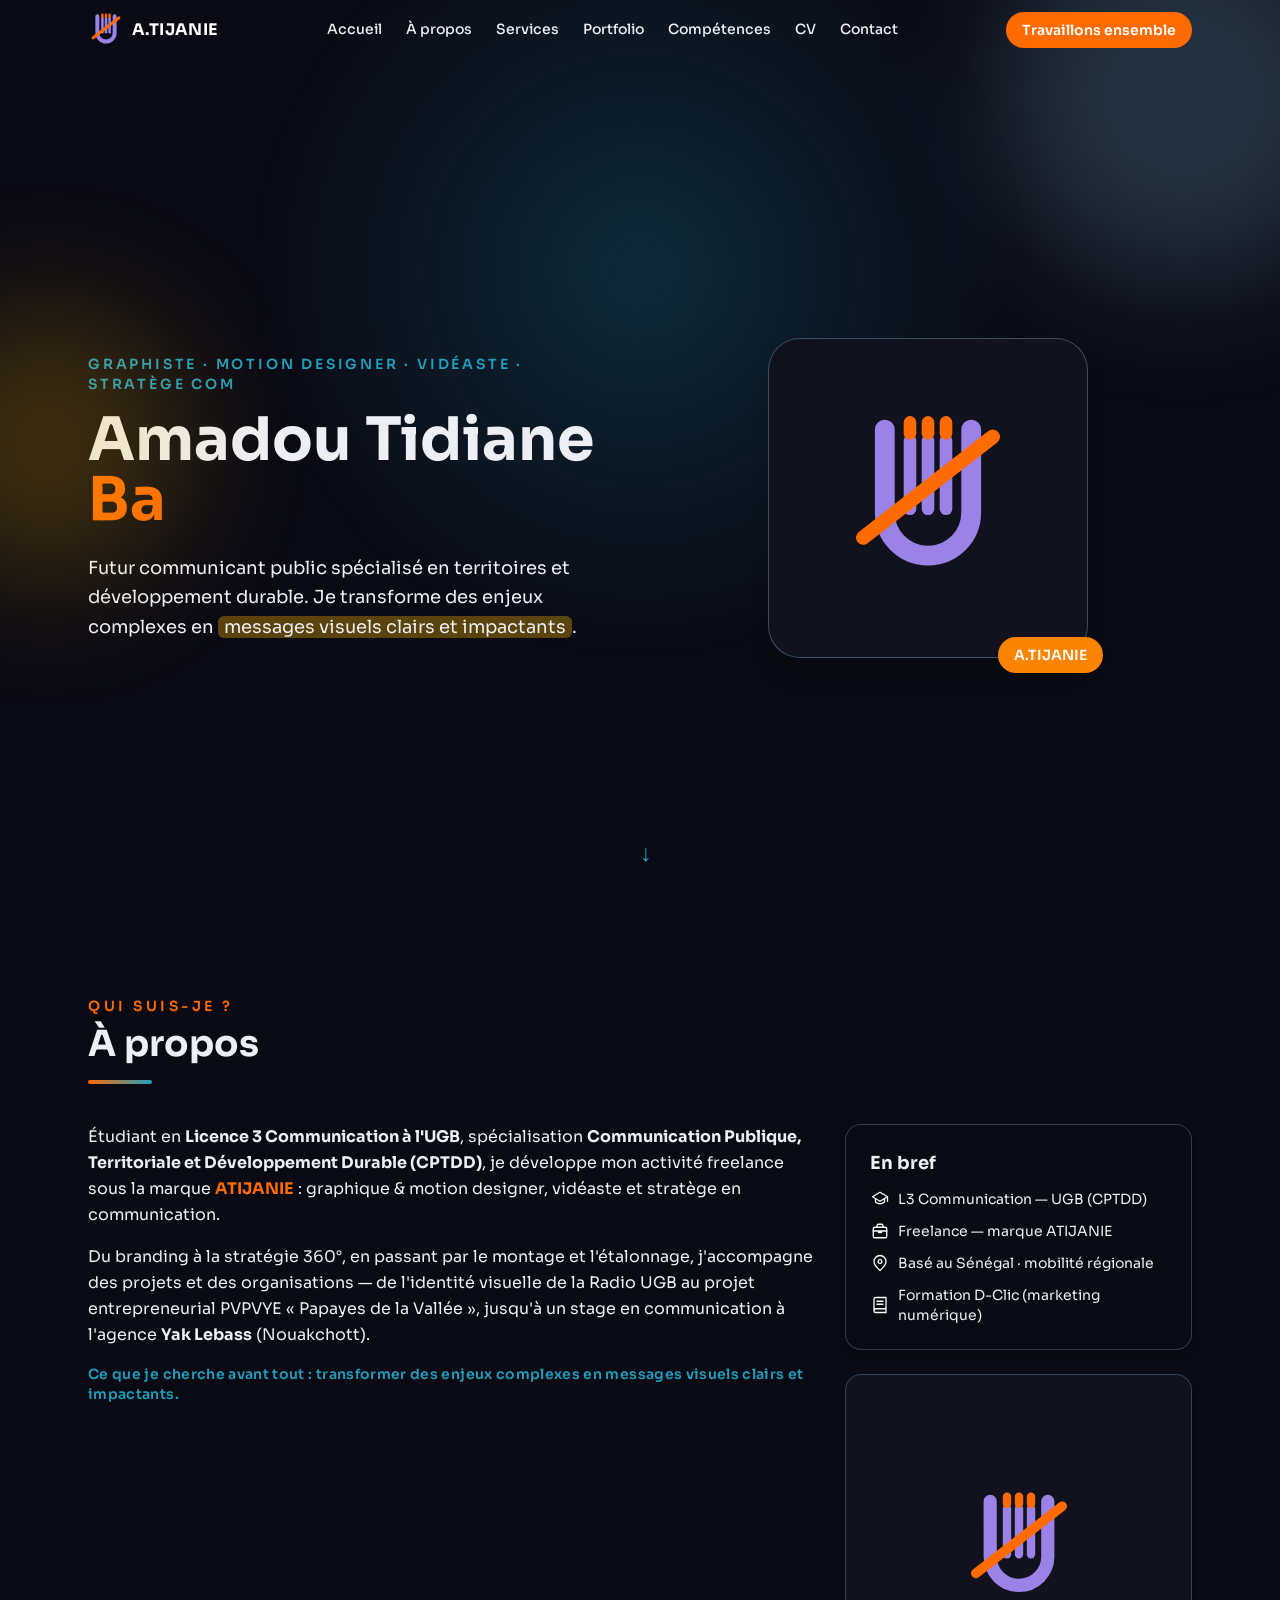
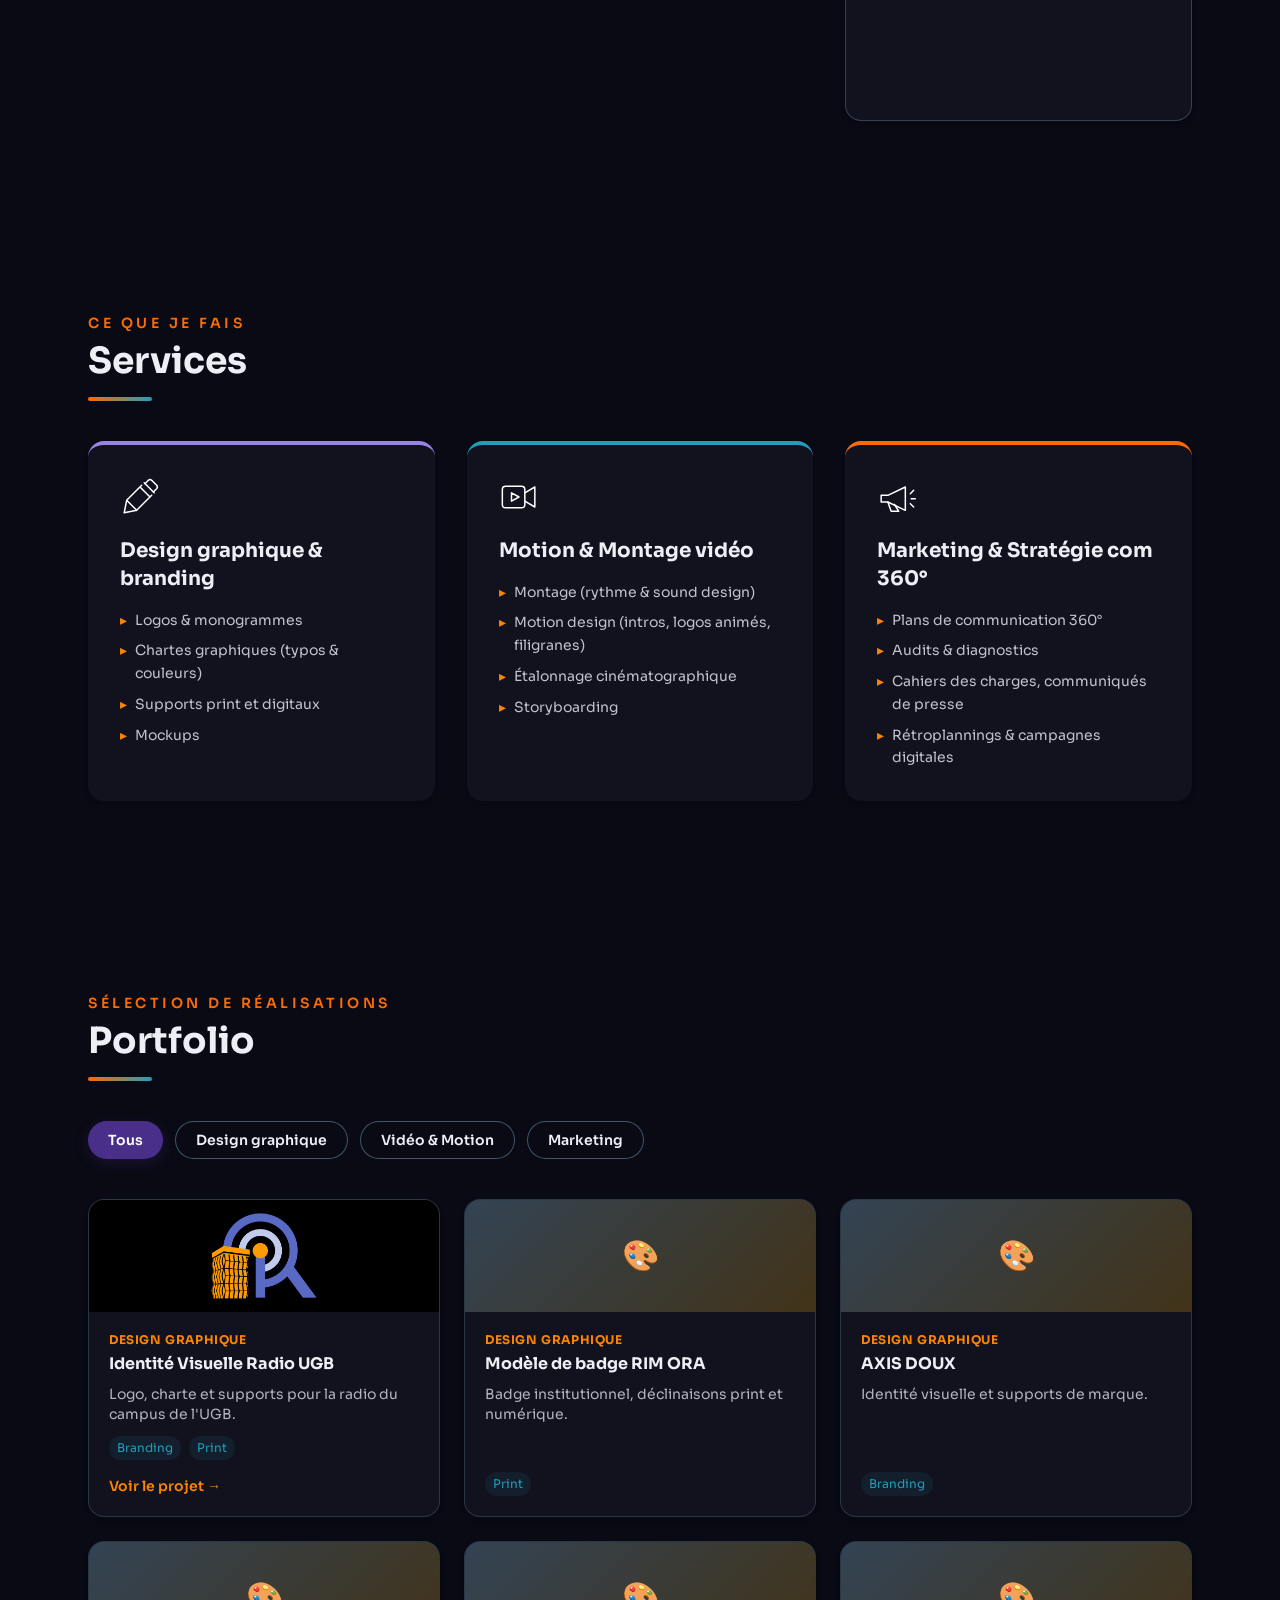
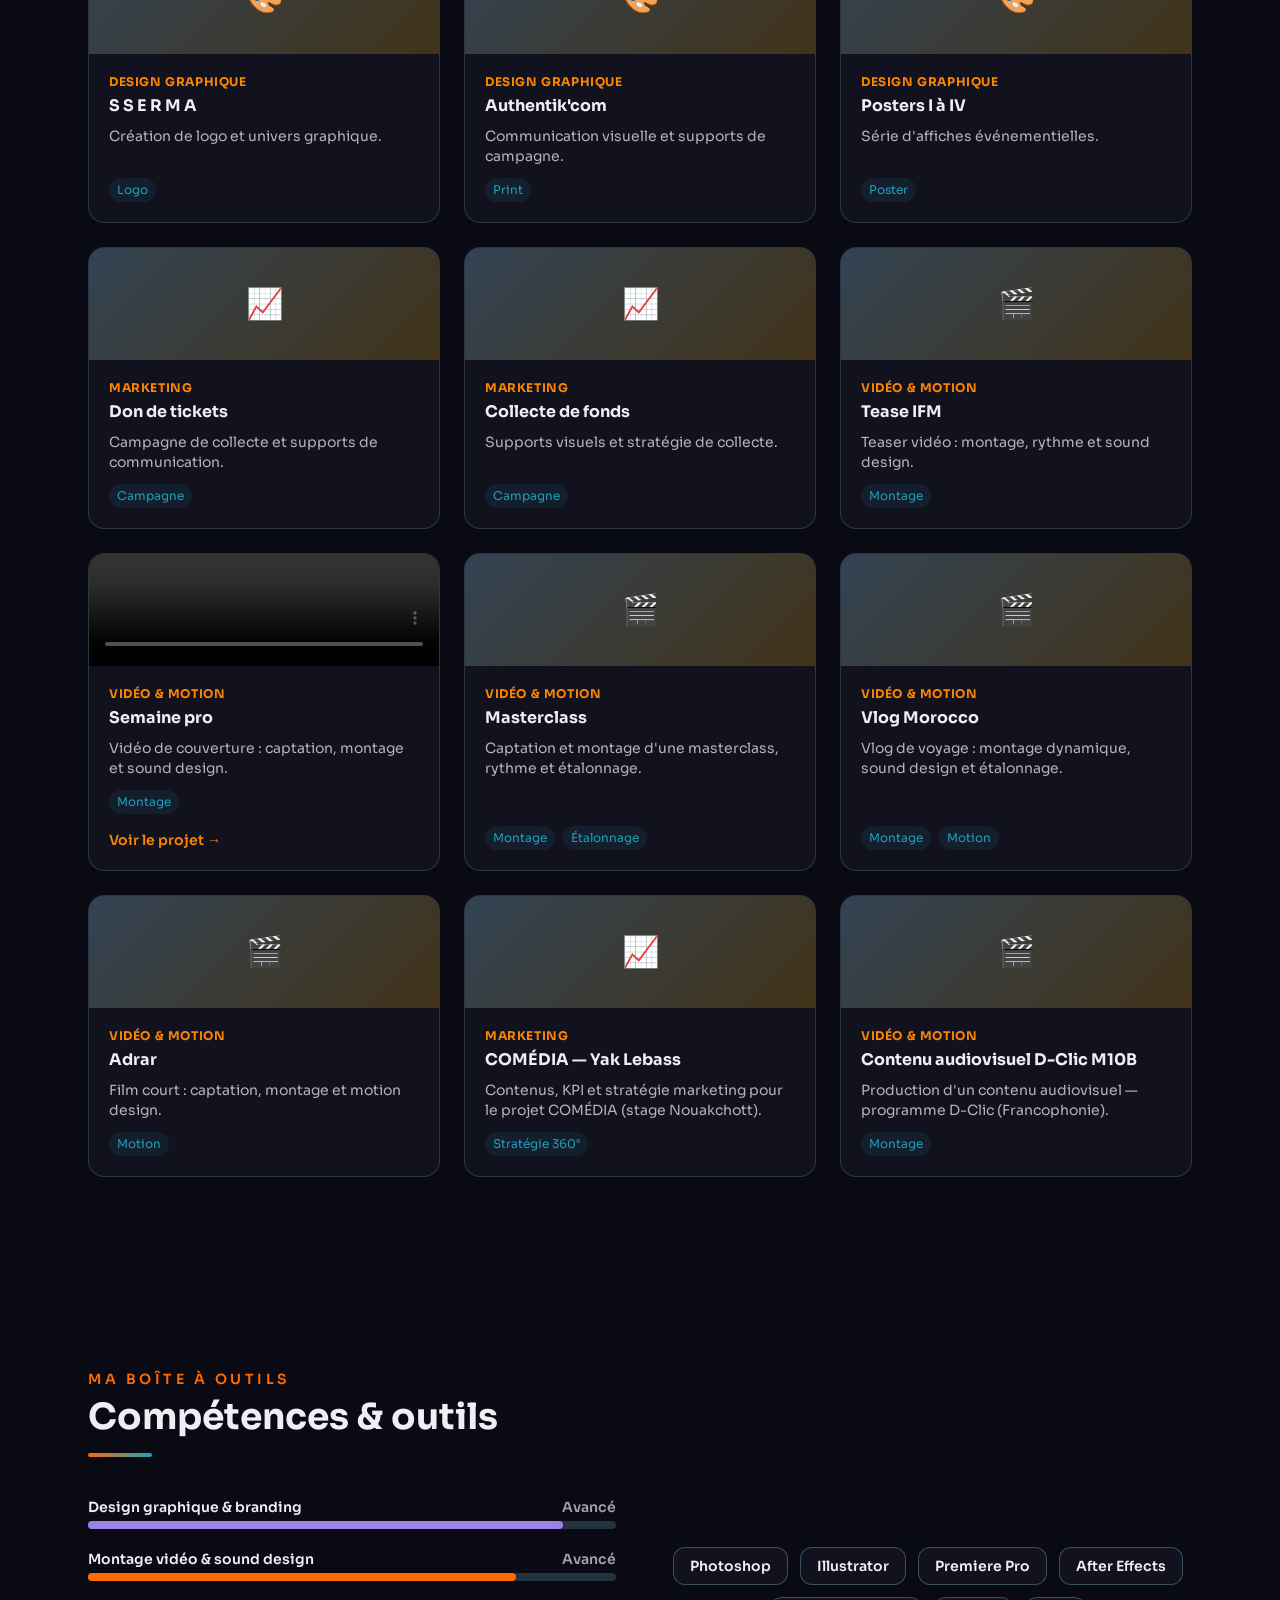
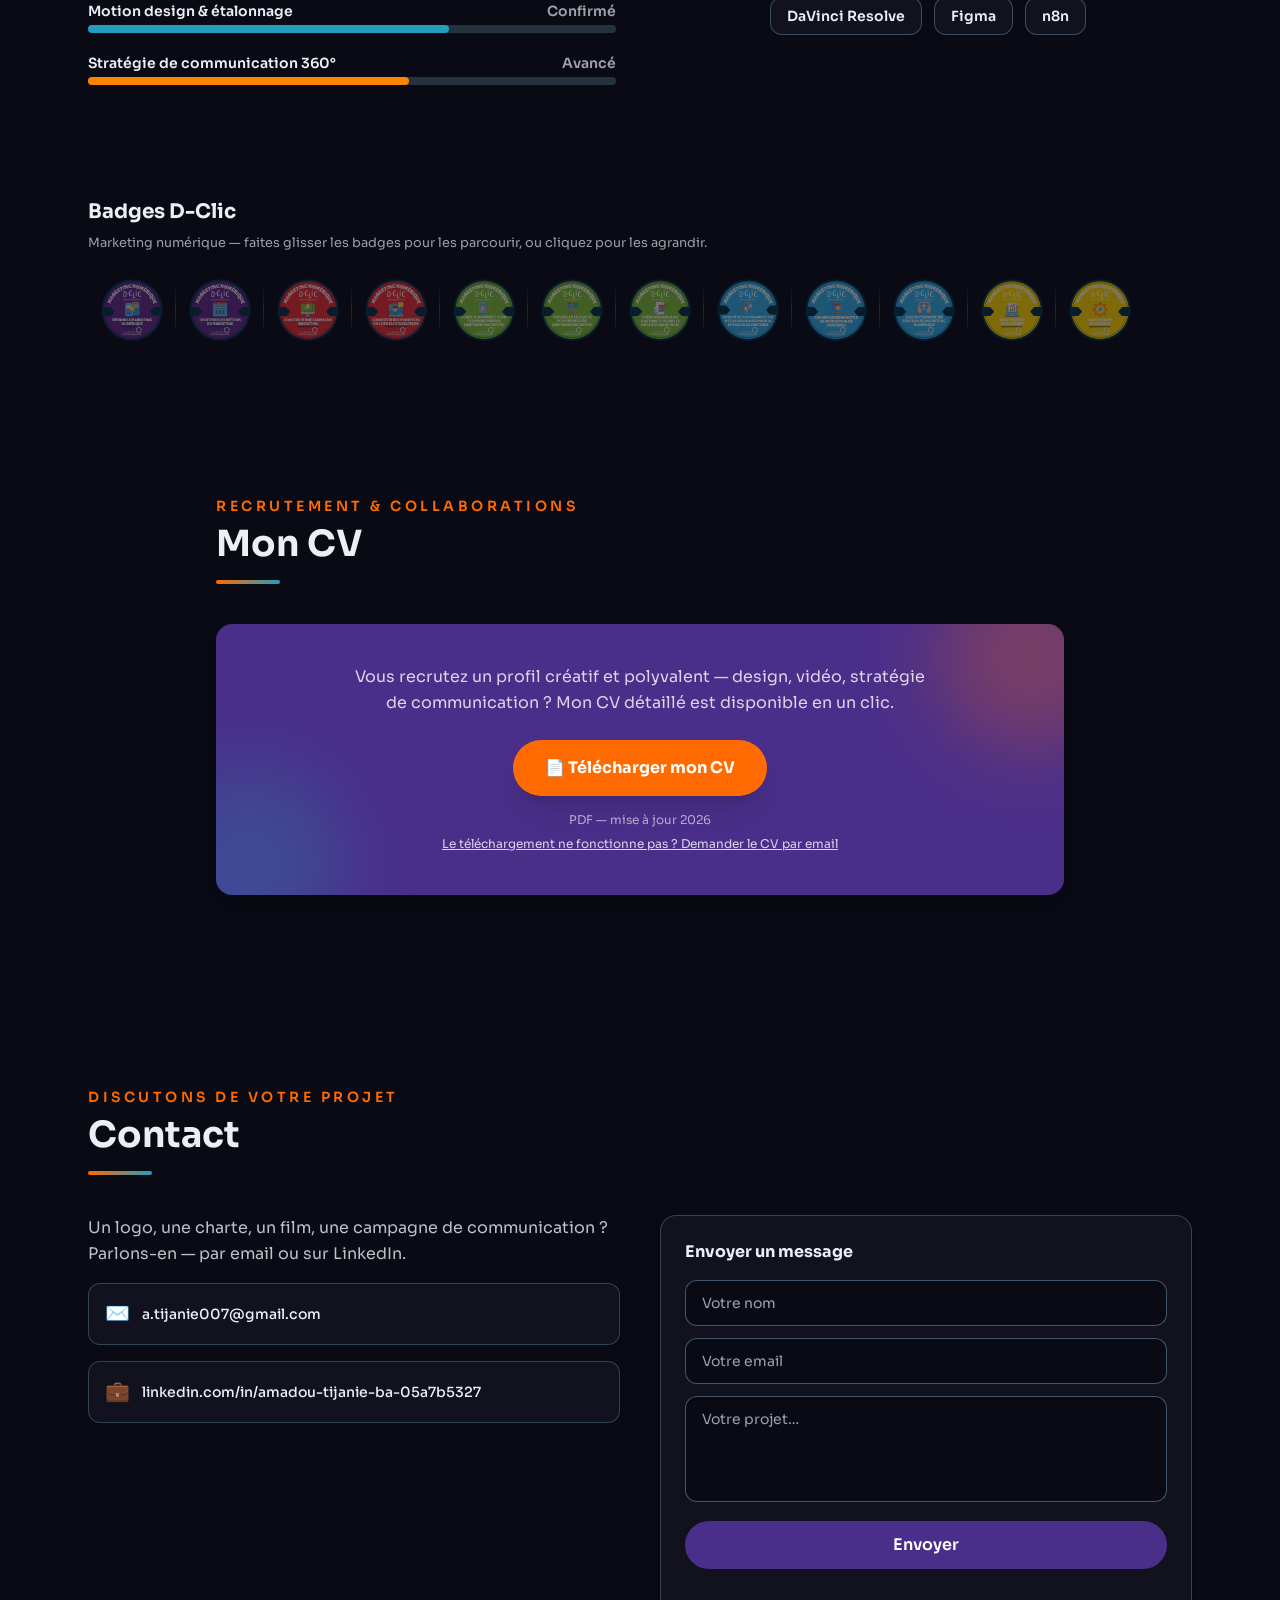
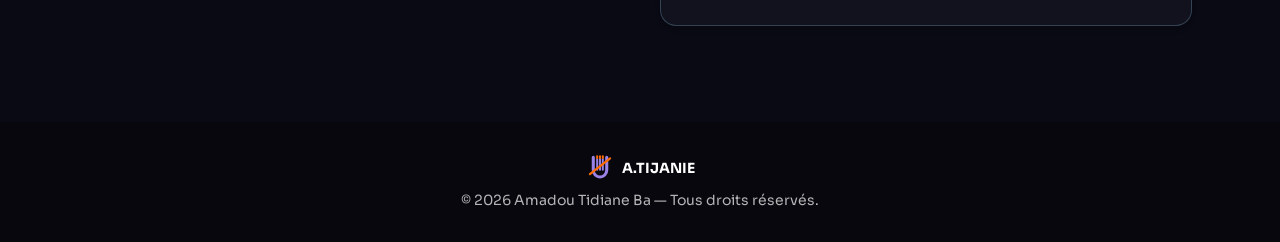
==== index.html @ e2f00aef "Prepare portfolio for Netlify Git deployment Co-authored-by: Copilot <223556219+Copilot@users.norepl" ====
<!doctype html>
<html lang="fr">
  <head>
    <meta charset="UTF-8" />
    <meta name="viewport" content="width=device-width, initial-scale=1.0" />
    <meta name="theme-color" content="#0A0A14" />
    <meta name="description" content="Portfolio d'Amadou Tidiane Ba (A.TIJANIE) : design graphique, motion design, montage vidéo et stratégie de communication 360°." />
    <link rel="icon" type="image/svg+xml" href="/favicon.svg" />
    <title>A.TIJANIE — Amadou Tidiane Ba | Portfolio</title>
    <link rel="preconnect" href="https://fonts.googleapis.com" />
    <link rel="preconnect" href="https://fonts.gstatic.com" crossorigin />
    <link href="https://fonts.googleapis.com/css2?family=Sora:wght@100..800&display=swap" rel="stylesheet" />
    <script type="module" crossorigin src="/assets/index-apSmZFP-.js"></script>
    <link rel="stylesheet" crossorigin href="/assets/index-YYzqAd9U.css">
    <link rel="stylesheet" href="/sora.css" />
    <script type="module" src="/portfolio-media.js"></script>
  </head>
  <body>
    <div id="root"></div>
  </body>
</html>
---- assets/index-YYzqAd9U.css ----
*,:before,:after{--tw-border-spacing-x: 0;--tw-border-spacing-y: 0;--tw-translate-x: 0;--tw-translate-y: 0;--tw-rotate: 0;--tw-skew-x: 0;--tw-skew-y: 0;--tw-scale-x: 1;--tw-scale-y: 1;--tw-pan-x: ;--tw-pan-y: ;--tw-pinch-zoom: ;--tw-scroll-snap-strictness: proximity;--tw-gradient-from-position: ;--tw-gradient-via-position: ;--tw-gradient-to-position: ;--tw-ordinal: ;--tw-slashed-zero: ;--tw-numeric-figure: ;--tw-numeric-spacing: ;--tw-numeric-fraction: ;--tw-ring-inset: ;--tw-ring-offset-width: 0px;--tw-ring-offset-color: #fff;--tw-ring-color: rgb(59 130 246 / .5);--tw-ring-offset-shadow: 0 0 #0000;--tw-ring-shadow: 0 0 #0000;--tw-shadow: 0 0 #0000;--tw-shadow-colored: 0 0 #0000;--tw-blur: ;--tw-brightness: ;--tw-contrast: ;--tw-grayscale: ;--tw-hue-rotate: ;--tw-invert: ;--tw-saturate: ;--tw-sepia: ;--tw-drop-shadow: ;--tw-backdrop-blur: ;--tw-backdrop-brightness: ;--tw-backdrop-contrast: ;--tw-backdrop-grayscale: ;--tw-backdrop-hue-rotate: ;--tw-backdrop-invert: ;--tw-backdrop-opacity: ;--tw-backdrop-saturate: ;--tw-backdrop-sepia: ;--tw-contain-size: ;--tw-contain-layout: ;--tw-contain-paint: ;--tw-contain-style: }::backdrop{--tw-border-spacing-x: 0;--tw-border-spacing-y: 0;--tw-translate-x: 0;--tw-translate-y: 0;--tw-rotate: 0;--tw-skew-x: 0;--tw-skew-y: 0;--tw-scale-x: 1;--tw-scale-y: 1;--tw-pan-x: ;--tw-pan-y: ;--tw-pinch-zoom: ;--tw-scroll-snap-strictness: proximity;--tw-gradient-from-position: ;--tw-gradient-via-position: ;--tw-gradient-to-position: ;--tw-ordinal: ;--tw-slashed-zero: ;--tw-numeric-figure: ;--tw-numeric-spacing: ;--tw-numeric-fraction: ;--tw-ring-inset: ;--tw-ring-offset-width: 0px;--tw-ring-offset-color: #fff;--tw-ring-color: rgb(59 130 246 / .5);--tw-ring-offset-shadow: 0 0 #0000;--tw-ring-shadow: 0 0 #0000;--tw-shadow: 0 0 #0000;--tw-shadow-colored: 0 0 #0000;--tw-blur: ;--tw-brightness: ;--tw-contrast: ;--tw-grayscale: ;--tw-hue-rotate: ;--tw-invert: ;--tw-saturate: ;--tw-sepia: ;--tw-drop-shadow: ;--tw-backdrop-blur: ;--tw-backdrop-brightness: ;--tw-backdrop-contrast: ;--tw-backdrop-grayscale: ;--tw-backdrop-hue-rotate: ;--tw-backdrop-invert: ;--tw-backdrop-opacity: ;--tw-backdrop-saturate: ;--tw-backdrop-sepia: ;--tw-contain-size: ;--tw-contain-layout: ;--tw-contain-paint: ;--tw-contain-style: }*,:before,:after{box-sizing:border-box;border-width:0;border-style:solid;border-color:#e5e7eb}:before,:after{--tw-content: ""}html,:host{line-height:1.5;-webkit-text-size-adjust:100%;-moz-tab-size:4;-o-tab-size:4;tab-size:4;font-family:ui-sans-serif,system-ui,sans-serif,"Apple Color Emoji","Segoe UI Emoji",Segoe UI Symbol,"Noto Color Emoji";font-feature-settings:normal;font-variation-settings:normal;-webkit-tap-highlight-color:transparent}body{margin:0;line-height:inherit}hr{height:0;color:inherit;border-top-width:1px}abbr:where([title]){-webkit-text-decoration:underline dotted;text-decoration:underline dotted}h1,h2,h3,h4,h5,h6{font-size:inherit;font-weight:inherit}a{color:inherit;text-decoration:inherit}b,strong{font-weight:bolder}code,kbd,samp,pre{font-family:ui-monospace,SFMono-Regular,Menlo,Monaco,Consolas,Liberation Mono,Courier New,monospace;font-feature-settings:normal;font-variation-settings:normal;font-size:1em}small{font-size:80%}sub,sup{font-size:75%;line-height:0;position:relative;vertical-align:baseline}sub{bottom:-.25em}sup{top:-.5em}table{text-indent:0;border-color:inherit;border-collapse:collapse}button,input,optgroup,select,textarea{font-family:inherit;font-feature-settings:inherit;font-variation-settings:inherit;font-size:100%;font-weight:inherit;line-height:inherit;letter-spacing:inherit;color:inherit;margin:0;padding:0}button,select{text-transform:none}button,input:where([type=button]),input:where([type=reset]),input:where([type=submit]){-webkit-appearance:button;background-color:transparent;background-image:none}:-moz-focusring{outline:auto}:-moz-ui-invalid{box-shadow:none}progress{vertical-align:baseline}::-webkit-inner-spin-button,::-webkit-outer-spin-button{height:auto}[type=search]{-webkit-appearance:textfield;outline-offset:-2px}::-webkit-search-decoration{-webkit-appearance:none}::-webkit-file-upload-button{-webkit-appearance:button;font:inherit}summary{display:list-item}blockquote,dl,dd,h1,h2,h3,h4,h5,h6,hr,figure,p,pre{margin:0}fieldset{margin:0;padding:0}legend{padding:0}ol,ul,menu{list-style:none;margin:0;padding:0}dialog{padding:0}textarea{resize:vertical}input::-moz-placeholder,textarea::-moz-placeholder{opacity:1;color:#9ca3af}input::placeholder,textarea::placeholder{opacity:1;color:#9ca3af}button,[role=button]{cursor:pointer}:disabled{cursor:default}img,svg,video,canvas,audio,iframe,embed,object{display:block;vertical-align:middle}img,video{max-width:100%;height:auto}[hidden]:where(:not([hidden=until-found])){display:none}.pointer-events-none{pointer-events:none}.visible{visibility:visible}.fixed{position:fixed}.absolute{position:absolute}.relative{position:relative}.inset-0{top:0;right:0;bottom:0;left:0}.inset-x-0{left:0;right:0}.-bottom-16{bottom:-4rem}.-bottom-4{bottom:-1rem}.-left-16{left:-4rem}.-left-24{left:-6rem}.-right-16{right:-4rem}.-right-24{right:-6rem}.-right-4{right:-1rem}.-top-16{top:-4rem}.-top-24{top:-6rem}.bottom-8{bottom:2rem}.left-1\/2{left:50%}.top-0{top:0}.top-1\/3{top:33.333333%}.z-0{z-index:0}.z-50{z-index:50}.mx-auto{margin-left:auto;margin-right:auto}.mb-1{margin-bottom:.25rem}.mb-10{margin-bottom:2.5rem}.mb-2{margin-bottom:.5rem}.mb-4{margin-bottom:1rem}.mt-1{margin-top:.25rem}.mt-2{margin-top:.5rem}.mt-3{margin-top:.75rem}.mt-4{margin-top:1rem}.mt-6{margin-top:1.5rem}.block{display:block}.inline-block{display:inline-block}.flex{display:flex}.grid{display:grid}.hidden{display:none}.aspect-square{aspect-ratio:1 / 1}.h-1{height:.25rem}.h-2{height:.5rem}.h-28{height:7rem}.h-48{height:12rem}.h-64{height:16rem}.h-72{height:18rem}.h-96{height:24rem}.h-full{height:100%}.min-h-\[1\.25rem\]{min-height:1.25rem}.min-h-screen{min-height:100vh}.w-16{width:4rem}.w-48{width:12rem}.w-64{width:16rem}.w-72{width:18rem}.w-96{width:24rem}.w-full{width:100%}.max-w-4xl{max-width:56rem}.max-w-6xl{max-width:72rem}.max-w-xl{max-width:36rem}.flex-1{flex:1 1 0%}.transform{transform:translate(var(--tw-translate-x),var(--tw-translate-y)) rotate(var(--tw-rotate)) skew(var(--tw-skew-x)) skewY(var(--tw-skew-y)) scaleX(var(--tw-scale-x)) scaleY(var(--tw-scale-y))}.resize-none{resize:none}.flex-col{flex-direction:column}.flex-wrap{flex-wrap:wrap}.items-center{align-items:center}.justify-center{justify-content:center}.justify-between{justify-content:space-between}.gap-1{gap:.25rem}.gap-10{gap:2.5rem}.gap-12{gap:3rem}.gap-2{gap:.5rem}.gap-3{gap:.75rem}.gap-6{gap:1.5rem}.gap-8{gap:2rem}.space-y-2>:not([hidden])~:not([hidden]){--tw-space-y-reverse: 0;margin-top:calc(.5rem * calc(1 - var(--tw-space-y-reverse)));margin-bottom:calc(.5rem * var(--tw-space-y-reverse))}.space-y-3>:not([hidden])~:not([hidden]){--tw-space-y-reverse: 0;margin-top:calc(.75rem * calc(1 - var(--tw-space-y-reverse)));margin-bottom:calc(.75rem * var(--tw-space-y-reverse))}.space-y-4>:not([hidden])~:not([hidden]){--tw-space-y-reverse: 0;margin-top:calc(1rem * calc(1 - var(--tw-space-y-reverse)));margin-bottom:calc(1rem * var(--tw-space-y-reverse))}.space-y-5>:not([hidden])~:not([hidden]){--tw-space-y-reverse: 0;margin-top:calc(1.25rem * calc(1 - var(--tw-space-y-reverse)));margin-bottom:calc(1.25rem * var(--tw-space-y-reverse))}.space-y-6>:not([hidden])~:not([hidden]){--tw-space-y-reverse: 0;margin-top:calc(1.5rem * calc(1 - var(--tw-space-y-reverse)));margin-bottom:calc(1.5rem * var(--tw-space-y-reverse))}.overflow-hidden{overflow:hidden}.break-all{word-break:break-all}.rounded-2xl{border-radius:1rem}.rounded-\[2rem\]{border-radius:2rem}.rounded-full{border-radius:9999px}.rounded-lg{border-radius:.5rem}.rounded-xl{border-radius:.75rem}.border{border-width:1px}.border-t-4{border-top-width:4px}.bg-\[\#0A0A14\]\/95{background-color:#0a0a14f2}.bg-\[\#12121E\]{--tw-bg-opacity: 1;background-color:rgb(18 18 30 / var(--tw-bg-opacity, 1))}.bg-transparent{background-color:transparent}.object-contain{-o-object-fit:contain;object-fit:contain}.object-cover{-o-object-fit:cover;object-fit:cover}.p-10{padding:2.5rem}.p-2{padding:.5rem}.p-4{padding:1rem}.p-5{padding:1.25rem}.p-6{padding:1.5rem}.p-8{padding:2rem}.px-2{padding-left:.5rem;padding-right:.5rem}.px-4{padding-left:1rem;padding-right:1rem}.px-5{padding-left:1.25rem;padding-right:1.25rem}.px-6{padding-left:1.5rem;padding-right:1.5rem}.px-8{padding-left:2rem;padding-right:2rem}.py-1{padding-top:.25rem;padding-bottom:.25rem}.py-2{padding-top:.5rem;padding-bottom:.5rem}.py-24{padding-top:6rem;padding-bottom:6rem}.py-3{padding-top:.75rem;padding-bottom:.75rem}.py-4{padding-top:1rem;padding-bottom:1rem}.py-8{padding-top:2rem;padding-bottom:2rem}.pb-5{padding-bottom:1.25rem}.pt-2{padding-top:.5rem}.pt-24{padding-top:6rem}.text-center{text-align:center}.text-2xl{font-size:1.5rem;line-height:2rem}.text-3xl{font-size:1.875rem;line-height:2.25rem}.text-4xl{font-size:2.25rem;line-height:2.5rem}.text-5xl{font-size:3rem;line-height:1}.text-base{font-size:1rem;line-height:1.5rem}.text-lg{font-size:1.125rem;line-height:1.75rem}.text-sm{font-size:.875rem;line-height:1.25rem}.text-xl{font-size:1.25rem;line-height:1.75rem}.text-xs{font-size:.75rem;line-height:1rem}.font-bold{font-weight:700}.font-medium{font-weight:500}.font-semibold{font-weight:600}.uppercase{text-transform:uppercase}.leading-relaxed{line-height:1.625}.leading-tight{line-height:1.25}.tracking-\[0\.25em\]{letter-spacing:.25em}.tracking-\[0\.2em\]{letter-spacing:.2em}.tracking-wide{letter-spacing:.025em}.tracking-wider{letter-spacing:.05em}.text-white{--tw-text-opacity: 1;color:rgb(255 255 255 / var(--tw-text-opacity, 1))}.underline{text-decoration-line:underline}.opacity-20{opacity:.2}.opacity-25{opacity:.25}.opacity-60{opacity:.6}.opacity-80{opacity:.8}.shadow-lg{--tw-shadow: 0 10px 15px -3px rgb(0 0 0 / .1), 0 4px 6px -4px rgb(0 0 0 / .1);--tw-shadow-colored: 0 10px 15px -3px var(--tw-shadow-color), 0 4px 6px -4px var(--tw-shadow-color);box-shadow:var(--tw-ring-offset-shadow, 0 0 #0000),var(--tw-ring-shadow, 0 0 #0000),var(--tw-shadow)}.shadow-md{--tw-shadow: 0 4px 6px -1px rgb(0 0 0 / .1), 0 2px 4px -2px rgb(0 0 0 / .1);--tw-shadow-colored: 0 4px 6px -1px var(--tw-shadow-color), 0 2px 4px -2px var(--tw-shadow-color);box-shadow:var(--tw-ring-offset-shadow, 0 0 #0000),var(--tw-ring-shadow, 0 0 #0000),var(--tw-shadow)}.shadow-sm{--tw-shadow: 0 1px 2px 0 rgb(0 0 0 / .05);--tw-shadow-colored: 0 1px 2px 0 var(--tw-shadow-color);box-shadow:var(--tw-ring-offset-shadow, 0 0 #0000),var(--tw-ring-shadow, 0 0 #0000),var(--tw-shadow)}.shadow-xl{--tw-shadow: 0 20px 25px -5px rgb(0 0 0 / .1), 0 8px 10px -6px rgb(0 0 0 / .1);--tw-shadow-colored: 0 20px 25px -5px var(--tw-shadow-color), 0 8px 10px -6px var(--tw-shadow-color);box-shadow:var(--tw-ring-offset-shadow, 0 0 #0000),var(--tw-ring-shadow, 0 0 #0000),var(--tw-shadow)}.outline-none{outline:2px solid transparent;outline-offset:2px}.outline{outline-style:solid}.blur-2xl{--tw-blur: blur(40px);filter:var(--tw-blur) var(--tw-brightness) var(--tw-contrast) var(--tw-grayscale) var(--tw-hue-rotate) var(--tw-invert) var(--tw-saturate) var(--tw-sepia) var(--tw-drop-shadow)}.blur-3xl{--tw-blur: blur(64px);filter:var(--tw-blur) var(--tw-brightness) var(--tw-contrast) var(--tw-grayscale) var(--tw-hue-rotate) var(--tw-invert) var(--tw-saturate) var(--tw-sepia) var(--tw-drop-shadow)}.filter{filter:var(--tw-blur) var(--tw-brightness) var(--tw-contrast) var(--tw-grayscale) var(--tw-hue-rotate) var(--tw-invert) var(--tw-saturate) var(--tw-sepia) var(--tw-drop-shadow)}.backdrop-blur{--tw-backdrop-blur: blur(8px);-webkit-backdrop-filter:var(--tw-backdrop-blur) var(--tw-backdrop-brightness) var(--tw-backdrop-contrast) var(--tw-backdrop-grayscale) var(--tw-backdrop-hue-rotate) var(--tw-backdrop-invert) var(--tw-backdrop-opacity) var(--tw-backdrop-saturate) var(--tw-backdrop-sepia);backdrop-filter:var(--tw-backdrop-blur) var(--tw-backdrop-brightness) var(--tw-backdrop-contrast) var(--tw-backdrop-grayscale) var(--tw-backdrop-hue-rotate) var(--tw-backdrop-invert) var(--tw-backdrop-opacity) var(--tw-backdrop-saturate) var(--tw-backdrop-sepia)}.transition{transition-property:color,background-color,border-color,text-decoration-color,fill,stroke,opacity,box-shadow,transform,filter,backdrop-filter;transition-timing-function:cubic-bezier(.4,0,.2,1);transition-duration:.15s}.transition-all{transition-property:all;transition-timing-function:cubic-bezier(.4,0,.2,1);transition-duration:.15s}.transition-shadow{transition-property:box-shadow;transition-timing-function:cubic-bezier(.4,0,.2,1);transition-duration:.15s}.transition-transform{transition-property:transform;transition-timing-function:cubic-bezier(.4,0,.2,1);transition-duration:.15s}body{margin:0;background:#0a0a14}.hover\:scale-105:hover{--tw-scale-x: 1.05;--tw-scale-y: 1.05;transform:translate(var(--tw-translate-x),var(--tw-translate-y)) rotate(var(--tw-rotate)) skew(var(--tw-skew-x)) skewY(var(--tw-skew-y)) scaleX(var(--tw-scale-x)) scaleY(var(--tw-scale-y))}.hover\:shadow-md:hover{--tw-shadow: 0 4px 6px -1px rgb(0 0 0 / .1), 0 2px 4px -2px rgb(0 0 0 / .1);--tw-shadow-colored: 0 4px 6px -1px var(--tw-shadow-color), 0 2px 4px -2px var(--tw-shadow-color);box-shadow:var(--tw-ring-offset-shadow, 0 0 #0000),var(--tw-ring-shadow, 0 0 #0000),var(--tw-shadow)}.disabled\:opacity-60:disabled{opacity:.6}.disabled\:hover\:scale-100:hover:disabled{--tw-scale-x: 1;--tw-scale-y: 1;transform:translate(var(--tw-translate-x),var(--tw-translate-y)) rotate(var(--tw-rotate)) skew(var(--tw-skew-x)) skewY(var(--tw-skew-y)) scaleX(var(--tw-scale-x)) scaleY(var(--tw-scale-y))}@media (min-width: 640px){.sm\:grid-cols-2{grid-template-columns:repeat(2,minmax(0,1fr))}}@media (min-width: 768px){.md\:col-span-2{grid-column:span 2 / span 2}.md\:inline-block{display:inline-block}.md\:flex{display:flex}.md\:hidden{display:none}.md\:h-80{height:20rem}.md\:w-80{width:20rem}.md\:grid-cols-2{grid-template-columns:repeat(2,minmax(0,1fr))}.md\:grid-cols-3{grid-template-columns:repeat(3,minmax(0,1fr))}.md\:text-4xl{font-size:2.25rem;line-height:2.5rem}.md\:text-6xl{font-size:3.75rem;line-height:1}}@media (min-width: 1024px){.lg\:grid-cols-3{grid-template-columns:repeat(3,minmax(0,1fr))}}
---- sora.css ----
html,
body,
#root,
#root * {
  font-family: "Sora", sans-serif !important;
  font-optical-sizing: auto;
  font-variation-settings: normal;
}

video {
  object-fit: cover !important;
}

nav a[href="#hero"] span {
  color: #fff !important;
}

div.rounded-2xl.p-6.space-y-3.shadow-md > p:nth-child(n + 2) > span:first-child {
  display: inline-flex;
  width: 20px;
  height: 20px;
  flex: 0 0 20px;
  align-items: center;
  justify-content: center;
  overflow: hidden;
  color: transparent;
  font-size: 0;
}

div.rounded-2xl.p-6.space-y-3.shadow-md > p:nth-child(n + 2) > span:first-child::before {
  width: 18px;
  height: 18px;
  background-repeat: no-repeat;
  background-position: center;
  background-size: contain;
  content: "";
}

div.rounded-2xl.p-6.space-y-3.shadow-md > p:nth-child(2) > span:first-child::before {
  background-image: url("data:image/svg+xml,%3Csvg xmlns='http://www.w3.org/2000/svg' viewBox='0 0 24 24' fill='none' stroke='%23fff' stroke-width='1.7' stroke-linecap='round' stroke-linejoin='round'%3E%3Cpath d='m2 9 10-6 10 6-10 6L2 9Z'/%3E%3Cpath d='M6 11.4V16c3.5 2.7 8.5 2.7 12 0v-4.6M22 9v6'/%3E%3C/svg%3E");
}

div.rounded-2xl.p-6.space-y-3.shadow-md > p:nth-child(3) > span:first-child::before {
  background-image: url("data:image/svg+xml,%3Csvg xmlns='http://www.w3.org/2000/svg' viewBox='0 0 24 24' fill='none' stroke='%23fff' stroke-width='1.7' stroke-linecap='round' stroke-linejoin='round'%3E%3Crect x='3' y='7' width='18' height='14' rx='2'/%3E%3Cpath d='M8 7V5a2 2 0 0 1 2-2h4a2 2 0 0 1 2 2v2M3 12h18M10 12v2h4v-2'/%3E%3C/svg%3E");
}

div.rounded-2xl.p-6.space-y-3.shadow-md > p:nth-child(4) > span:first-child::before {
  background-image: url("data:image/svg+xml,%3Csvg xmlns='http://www.w3.org/2000/svg' viewBox='0 0 24 24' fill='none' stroke='%23fff' stroke-width='1.7' stroke-linecap='round' stroke-linejoin='round'%3E%3Cpath d='M20 10c0 5-8 12-8 12S4 15 4 10a8 8 0 1 1 16 0Z'/%3E%3Ccircle cx='12' cy='10' r='2.5'/%3E%3C/svg%3E");
}

div.rounded-2xl.p-6.space-y-3.shadow-md > p:nth-child(5) > span:first-child::before {
  background-image: url("data:image/svg+xml,%3Csvg xmlns='http://www.w3.org/2000/svg' viewBox='0 0 24 24' fill='none' stroke='%23fff' stroke-width='1.7' stroke-linecap='round' stroke-linejoin='round'%3E%3Cpath d='M4 19.5A2.5 2.5 0 0 1 6.5 17H20M6.5 2H20v20H6.5A2.5 2.5 0 0 1 4 19.5v-15A2.5 2.5 0 0 1 6.5 2Z'/%3E%3Cpath d='M8 7h8M8 11h8'/%3E%3C/svg%3E");
}

#services .text-4xl.mb-4 {
  display: block;
  width: 44px;
  height: 44px;
  color: transparent;
  font-size: 0;
  line-height: 1;
}

#services .text-4xl.mb-4::before {
  display: block;
  width: 40px;
  height: 40px;
  background-repeat: no-repeat;
  background-position: center;
  background-size: contain;
  content: "";
  animation: icone-service-flottante 3s ease-in-out infinite;
}

#services .text-4xl.mb-4:nth-child(1)::before {
  background-image: url("data:image/svg+xml,%3Csvg xmlns='http://www.w3.org/2000/svg' viewBox='0 0 48 48' fill='none' stroke='%23fff' stroke-width='1.8' stroke-linecap='round' stroke-linejoin='round'%3E%3Cpath d='m29 7 12 12M26 10 8 28l-3 15 15-3 18-18M8 28l12 12M24 12l12 12'/%3E%3Cpath d='m30 8 4-4a3 3 0 0 1 4 0l6 6a3 3 0 0 1 0 4l-4 4'/%3E%3C/svg%3E");
}

#services .grid > div:nth-child(2) .text-4xl.mb-4::before {
  background-image: url("data:image/svg+xml,%3Csvg xmlns='http://www.w3.org/2000/svg' viewBox='0 0 48 48' fill='none' stroke='%23fff' stroke-width='1.8' stroke-linecap='round' stroke-linejoin='round'%3E%3Crect x='4' y='11' width='27' height='26' rx='4'/%3E%3Cpath d='m31 19 12-7v24l-12-7'/%3E%3Cpath d='m15 19 9 5-9 5z'/%3E%3C/svg%3E");
  animation-delay: 0.35s;
}

#services .grid > div:nth-child(3) .text-4xl.mb-4::before {
  background-image: url("data:image/svg+xml,%3Csvg xmlns='http://www.w3.org/2000/svg' viewBox='0 0 48 48' fill='none' stroke='%23fff' stroke-width='1.8' stroke-linecap='round' stroke-linejoin='round'%3E%3Cpath d='M5 22v8h8l21 10V12L13 22H5Z'/%3E%3Cpath d='m13 30 4 11h9l-5-8M40 20l4-4M41 26h5M40 32l4 4'/%3E%3C/svg%3E");
  animation-delay: 0.7s;
}

@keyframes icone-service-flottante {
  0%,
  100% {
    transform: translateY(0);
  }

  50% {
    transform: translateY(-4px);
  }
}

@media (prefers-reduced-motion: reduce) {
  #services .text-4xl.mb-4::before {
    animation: none;
  }
}

#portfolio article:has(img[alt="Aperçu du projet Identité Visuelle Radio UGB"]) > div:first-child {
  background: #000 !important;
}

#portfolio article:has(img[alt="Aperçu du projet Identité Visuelle Radio UGB"]) img {
  object-fit: contain !important;
  padding: 5px 0;
  animation: logo-radio-flottant 4s ease-in-out infinite;
}

@keyframes logo-radio-flottant {
  0%,
  100% {
    transform: translateY(0);
  }

  50% {
    transform: translateY(-3px);
  }
}

@media (prefers-reduced-motion: reduce) {
  #portfolio article:has(img[alt="Aperçu du projet Identité Visuelle Radio UGB"]) img {
    animation: none;
  }
}

#portfolio article:has(video[data-apercu="semaine-pro"]) > div:first-child {
  background: #000 !important;
}

#portfolio video.apercu-video-semaine-pro {
  display: block;
  width: 100%;
  height: 100%;
  object-fit: cover;
}

.dclic-badges-section {
  padding: 1rem 0 3rem;
}

.dclic-badges-content {
  max-width: 72rem;
  margin: 0 auto;
  padding: 0 1.5rem;
}

.dclic-badges-title {
  margin: 0;
  color: #edeff5;
  font-size: 1.25rem;
  font-weight: 700;
}

.dclic-badges-description {
  margin: 0.4rem 0 1rem;
  color: rgb(237 239 245 / 65%);
  font-size: 0.8rem;
}

.dclic-badges-track {
  display: flex;
  overflow-x: auto;
  overscroll-behavior-x: contain;
  scrollbar-width: none;
  cursor: grab;
  touch-action: pan-y;
  user-select: none;
}

.dclic-badges-track::-webkit-scrollbar {
  display: none;
}

.dclic-badges-track:active {
  cursor: grabbing;
}

.dclic-badges-track:focus-visible {
  border-radius: 0.5rem;
  outline: 2px solid #8ecae6;
  outline-offset: 3px;
}

.dclic-badge {
  position: relative;
  display: flex;
  flex: 0 0 5.5rem;
  align-items: center;
  justify-content: center;
  padding: 0.35rem 0.5rem;
  opacity: 0.48;
  transition: opacity 180ms ease, transform 180ms ease;
}

.dclic-badge:not(:last-child)::after {
  position: absolute;
  top: 20%;
  right: 0;
  bottom: 20%;
  width: 1px;
  background: linear-gradient(transparent, rgb(237 239 245 / 28%), transparent);
  content: "";
}

.dclic-badge img {
  display: block;
  width: 4.5rem;
  height: 4.5rem;
  object-fit: contain;
  pointer-events: none;
}

.dclic-badge:hover,
.dclic-badge:focus-visible {
  opacity: 0.92;
  transform: translateY(-2px);
}

@media (prefers-reduced-motion: reduce) {
  .dclic-badge {
    transition: none;
  }
}
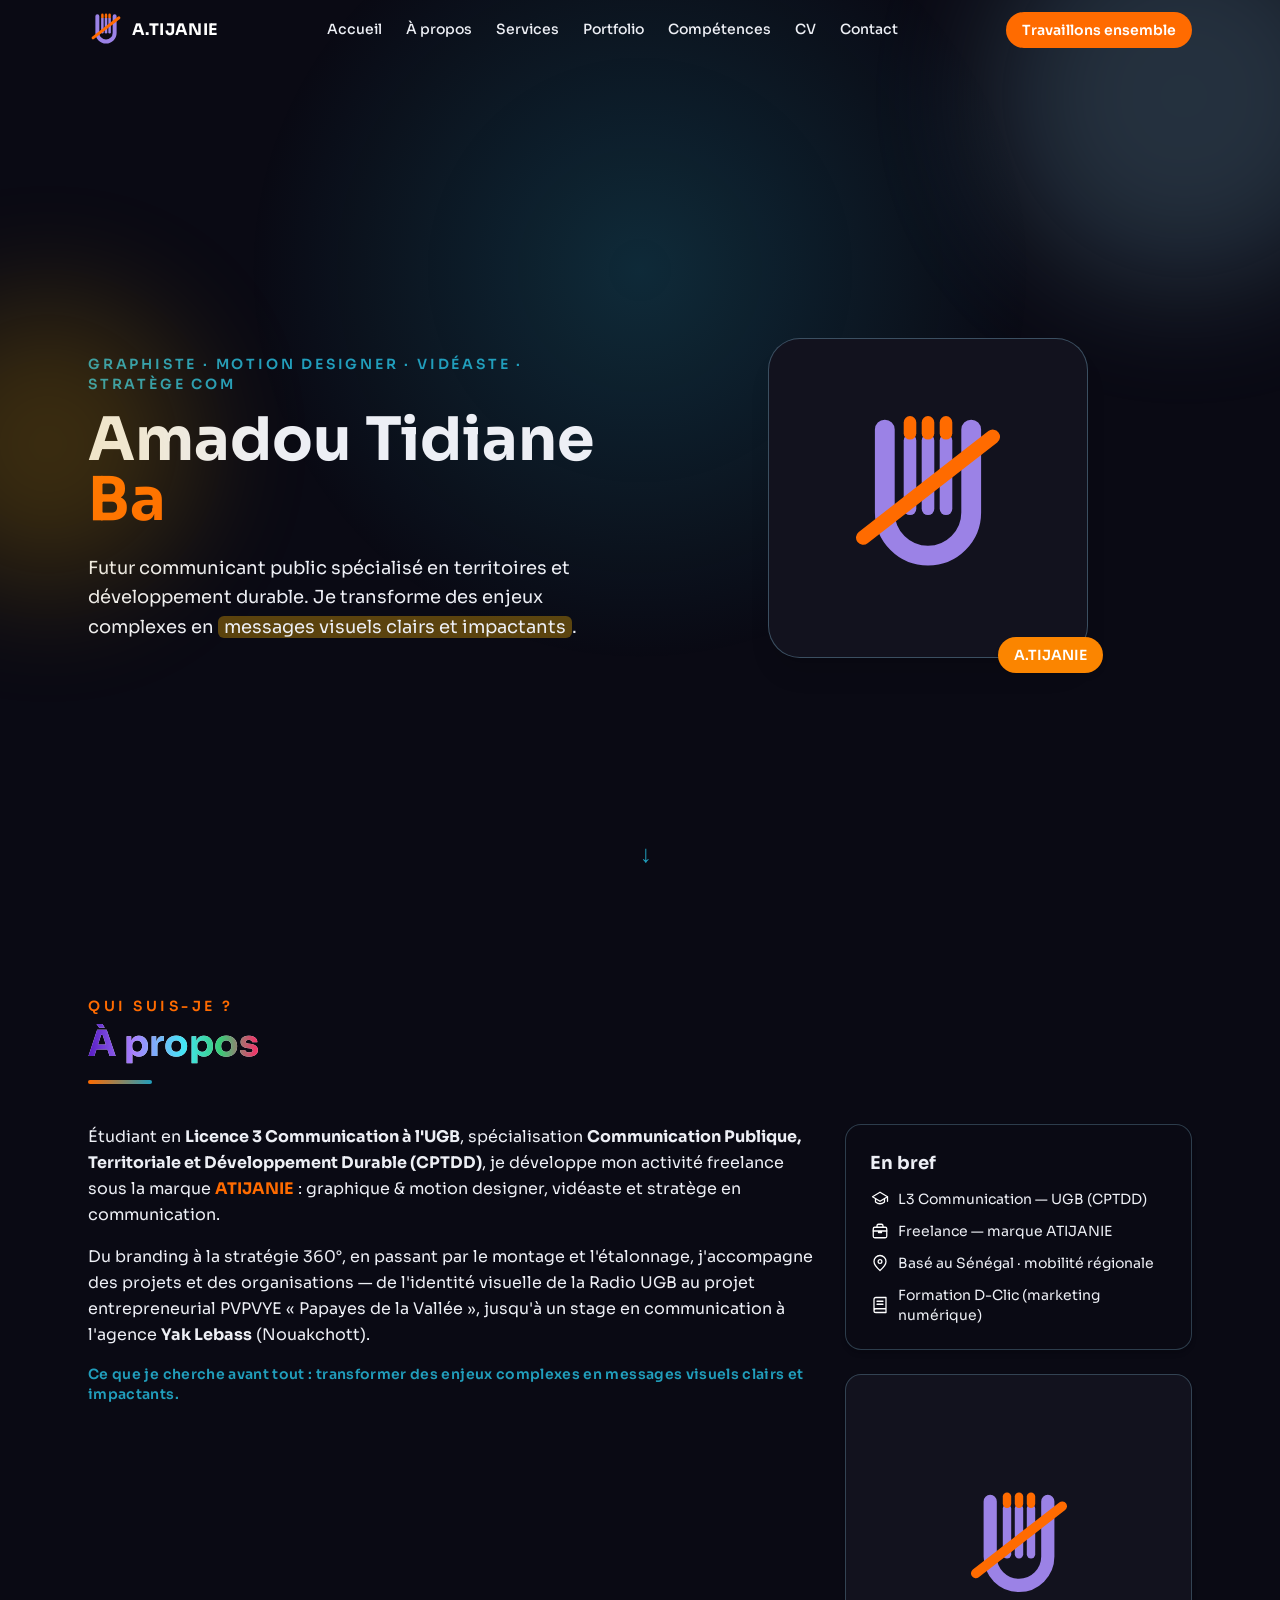
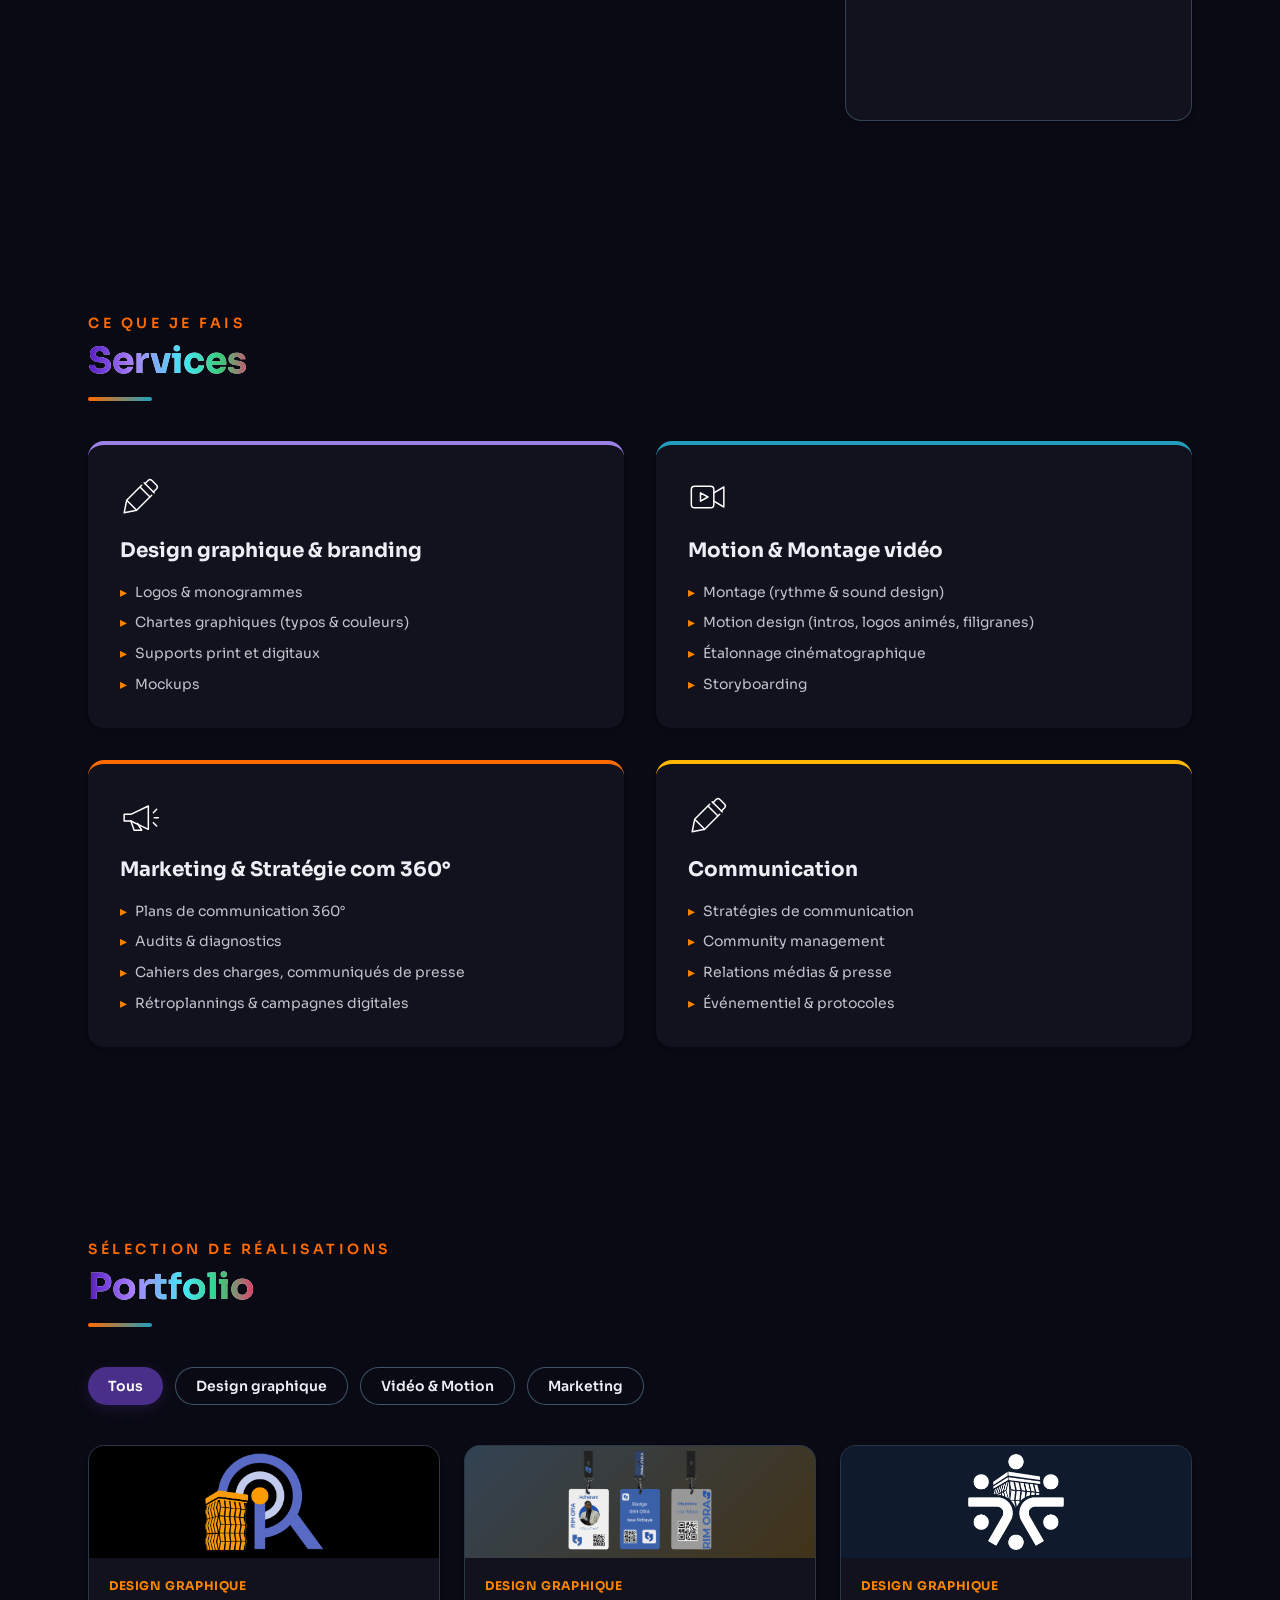
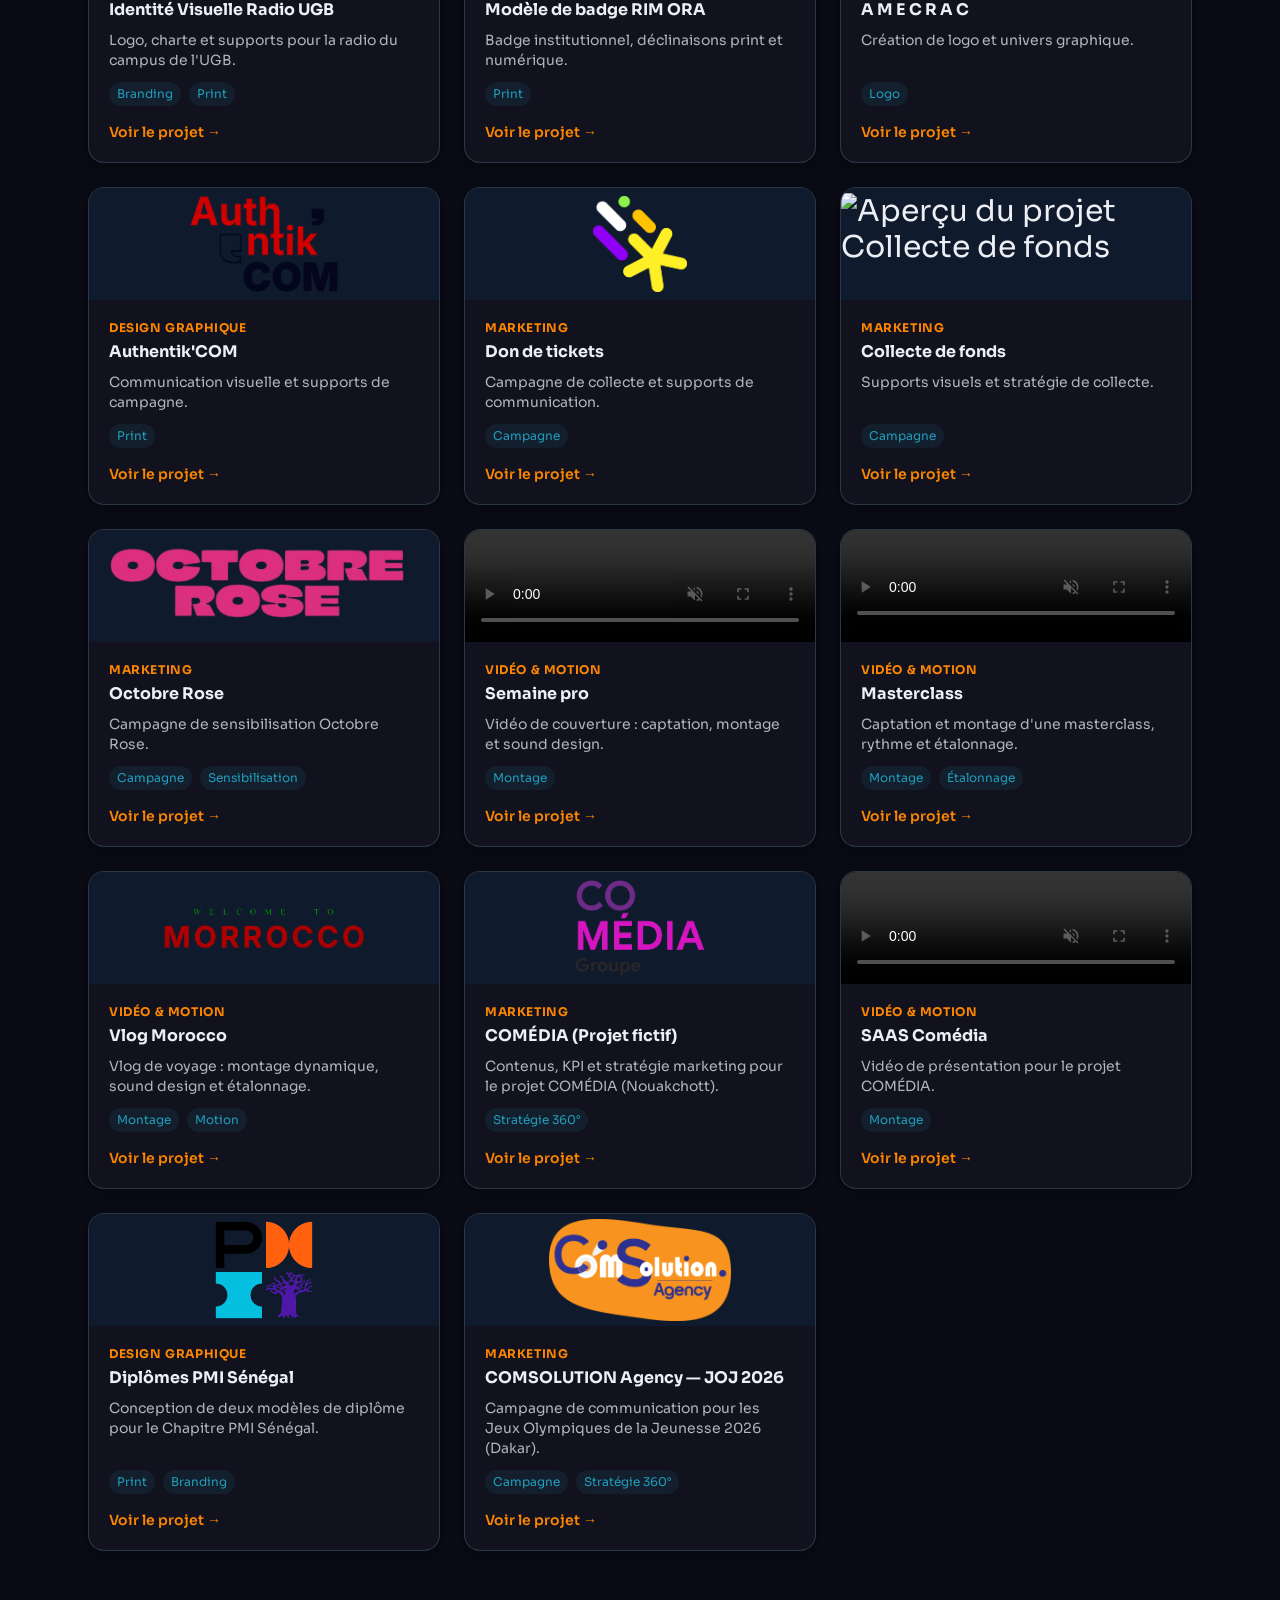
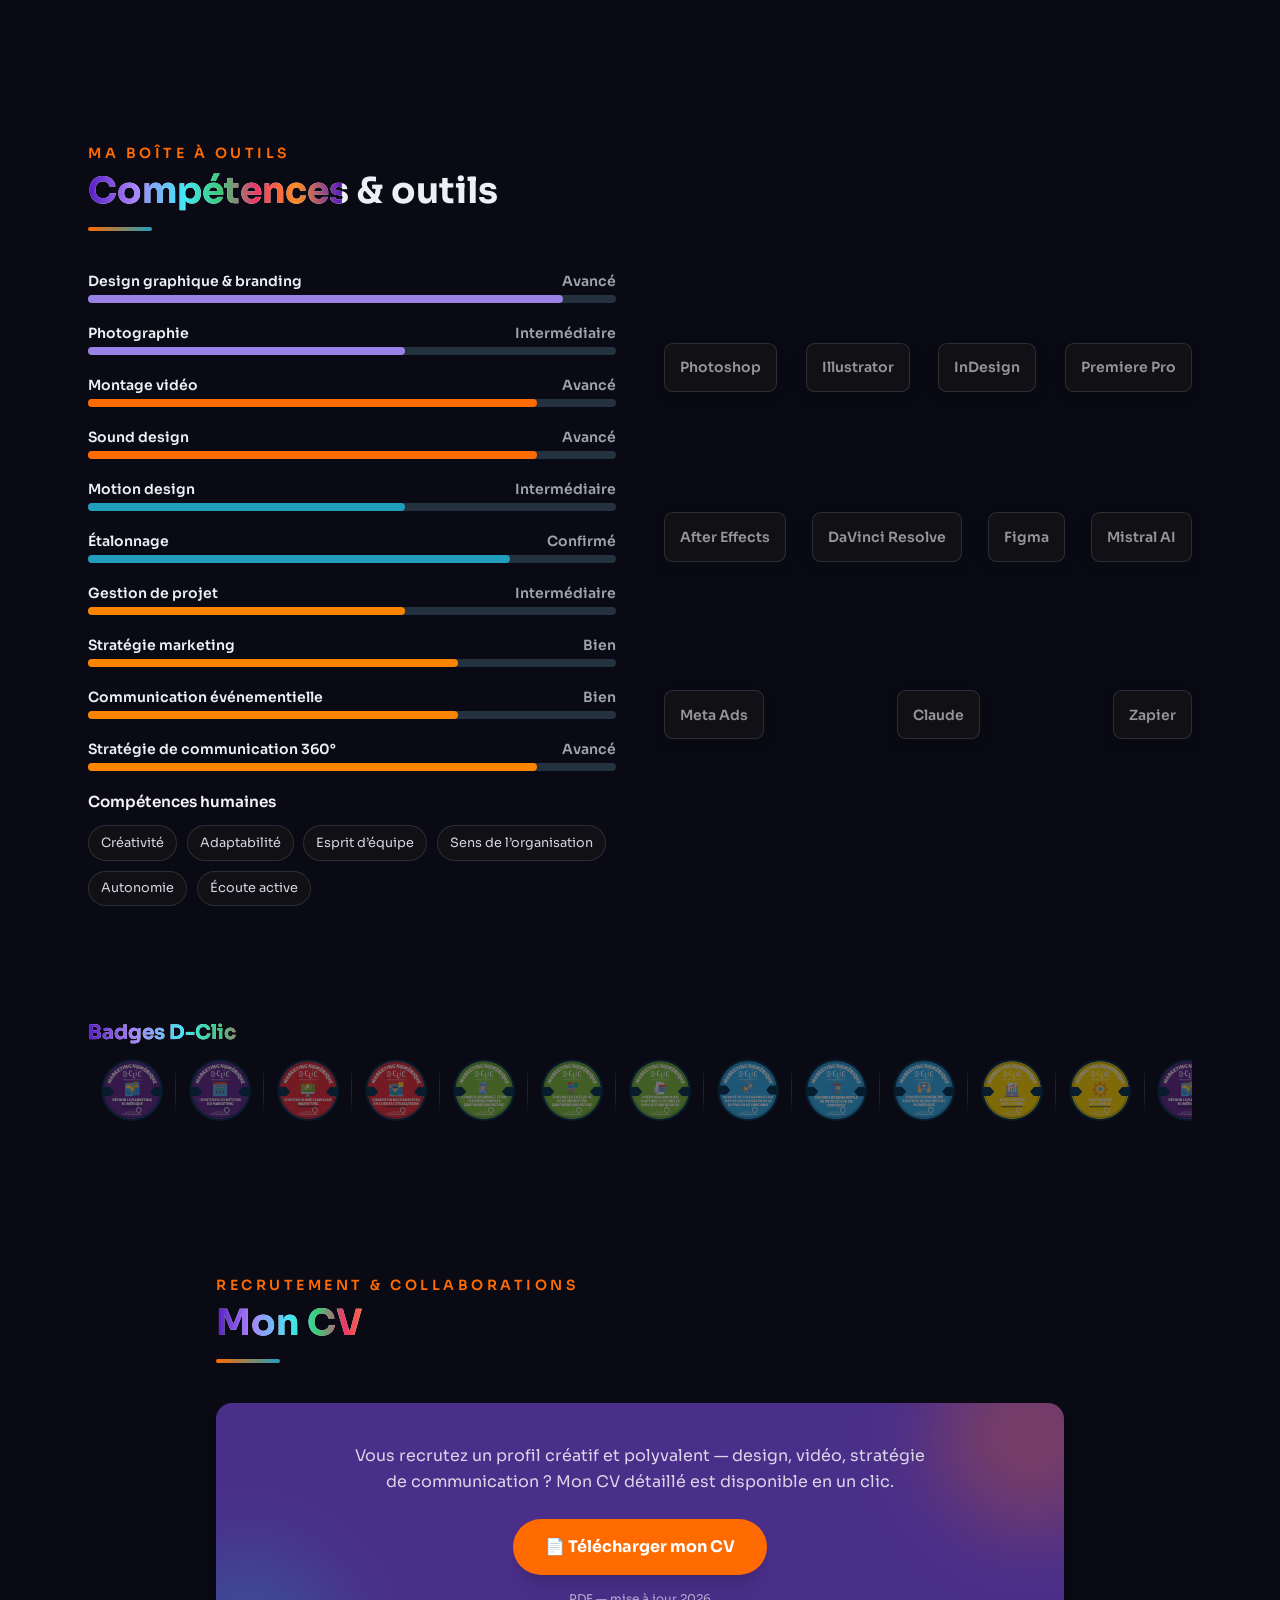
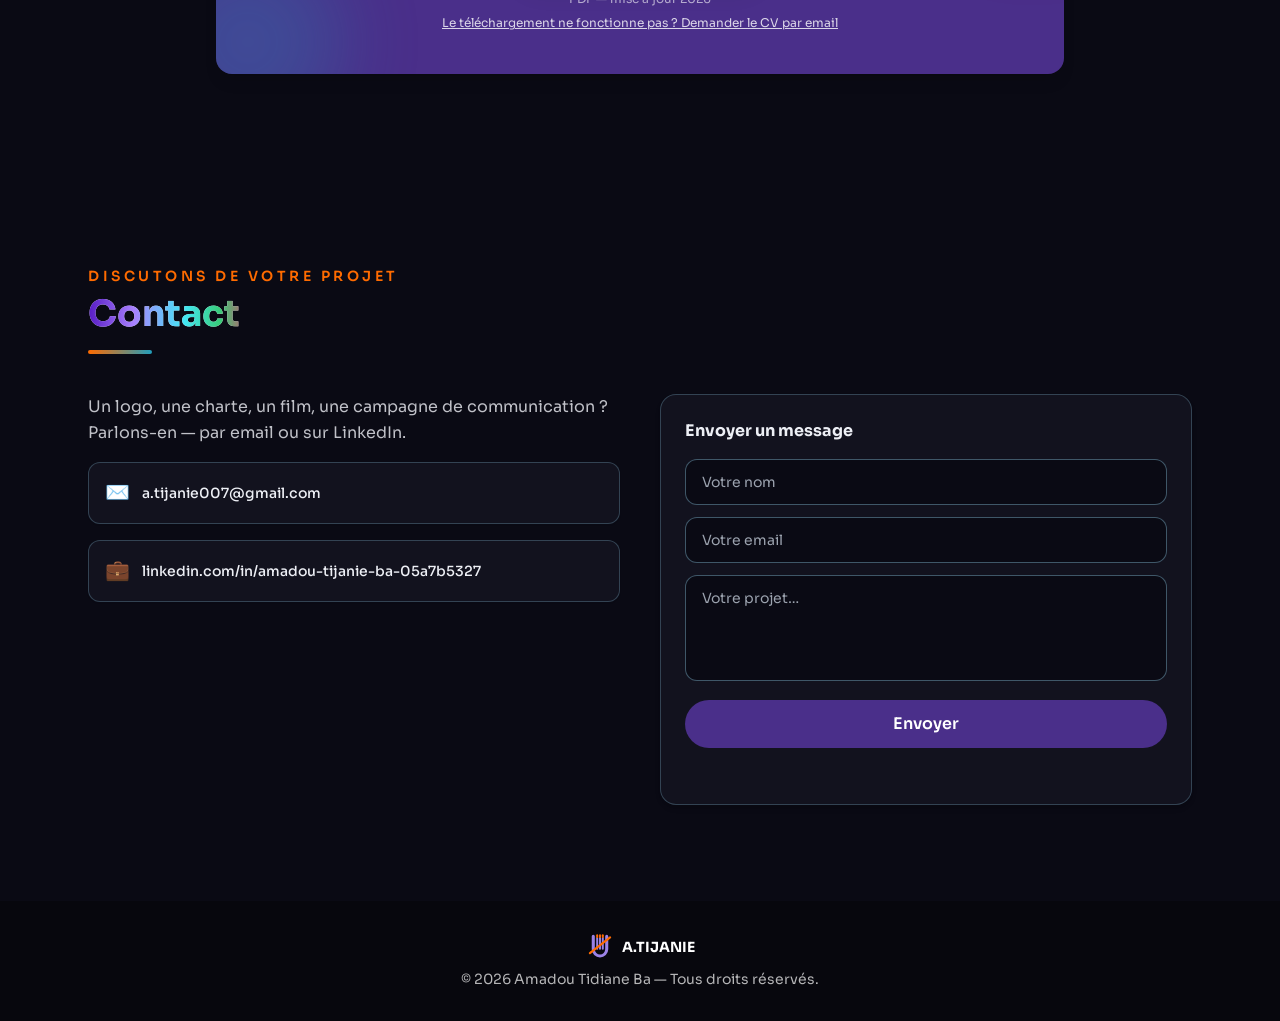
==== commit 83a53b98: "Enrichit le portfolio : projets, mini-pages et couvertures - Nouvelles mini-pages avec texte machine" ====
--- a/index.html
+++ b/index.html
@@ -12,8 +12,8 @@
     <link href="https://fonts.googleapis.com/css2?family=Sora:wght@100..800&display=swap" rel="stylesheet" />
     <script type="module" crossorigin src="/assets/index-apSmZFP-.js"></script>
     <link rel="stylesheet" crossorigin href="/assets/index-YYzqAd9U.css">
-    <link rel="stylesheet" href="/sora.css" />
-    <script type="module" src="/portfolio-media.js"></script>
+    <link rel="stylesheet" href="/sora.css?v=20261106-2313" />
+    <script type="module" src="/portfolio-media.js?v=20261106-2313"></script>
   </head>
   <body>
     <div id="root"></div>
--- a/sora.css
+++ b/sora.css
@@ -9,6 +9,329 @@
 
 video {
   object-fit: cover !important;
+}
+
+.competences-humaines {
+  margin-top: 1.5rem;
+}
+
+.competences-humaines h3 {
+  margin-bottom: 0.75rem;
+  color: #f5f4fa;
+  font-size: 0.95rem;
+  font-weight: 600;
+}
+
+.liste-competences-humaines {
+  display: flex;
+  flex-wrap: wrap;
+  gap: 0.6rem;
+  margin: 0;
+  padding: 0;
+  list-style: none;
+}
+
+.liste-competences-humaines li {
+  padding: 0.45rem 0.75rem;
+  border: 1px solid rgba(200, 197, 216, 0.16);
+  border-radius: 999px;
+  background: #101015;
+  color: #d7d4e0;
+  font-size: 0.8rem;
+}
+
+.outils-constellation {
+  position: relative;
+  display: flex !important;
+  align-self: start;
+  align-items: center;
+  justify-content: space-between !important;
+  gap: 1.5rem 1.1rem !important;
+  min-height: 12rem;
+  padding: 1.5rem 0;
+  overflow: visible;
+}
+
+.outil-creatif-conteneur {
+  position: relative;
+  display: inline-flex;
+  flex: 0 0 auto;
+  align-items: center;
+  justify-content: center;
+  overflow: visible;
+  padding-block: 3rem;
+  animation: outil-flottant 4.8s ease-in-out infinite;
+  --outil-progression: 0;
+}
+
+.outil-creatif-conteneur:nth-child(2) {
+  animation-delay: -1.1s;
+}
+
+.outil-creatif-conteneur:nth-child(3) {
+  animation-delay: -2.4s;
+}
+
+.outil-creatif-conteneur:nth-child(4) {
+  animation-delay: -0.6s;
+}
+
+.outil-creatif-conteneur:nth-child(5) {
+  animation-delay: -3.1s;
+}
+
+.outil-creatif-conteneur:nth-child(6) {
+  animation-delay: -1.8s;
+}
+
+.outil-creatif-conteneur:nth-child(7) {
+  animation-delay: -3.8s;
+}
+
+.outil-creatif-conteneur:nth-child(8) {
+  animation-delay: -2.7s;
+}
+
+.outil-creatif-conteneur:nth-child(9) {
+  animation-delay: -0.9s;
+}
+
+.outil-creatif-conteneur:nth-child(10) {
+  animation-delay: -2.1s;
+}
+
+.outil-creatif-conteneur:nth-child(11) {
+  animation-delay: -3.4s;
+}
+
+.outil-constellation-noeud {
+  position: relative;
+  z-index: 1;
+  display: inline-flex !important;
+  flex: 0 0 auto;
+  align-items: center;
+  gap: 0.65rem;
+  min-height: 3.1rem;
+  padding: 0.65rem 0.95rem !important;
+  border: 1px solid rgba(200, 197, 216, 0.16) !important;
+  border-radius: 0.55rem !important;
+  background: #101015 !important;
+  box-shadow: 0 5px 16px rgba(0, 0, 0, 0.14) !important;
+  color: #f5f4fa !important;
+  opacity: 1 !important;
+  transition: border-color 180ms ease, background-color 180ms ease;
+}
+
+.outil-constellation-noeud:nth-child(7) {
+  animation-delay: -3.8s;
+}
+
+.outil-constellation-noeud:nth-child(8) {
+  animation-delay: -0.3s;
+}
+
+.outil-constellation-noeud:hover {
+  border-color: rgba(167, 139, 250, 0.65) !important;
+  background: #15141d !important;
+  animation-play-state: paused;
+}
+
+.outil-creatif-conteneur:has(.outil-constellation-noeud:hover) {
+  animation-play-state: paused;
+}
+
+@keyframes outil-flottant {
+  0%,
+  100% {
+    translate: 0 0;
+  }
+
+  50% {
+    translate: 0 -4px;
+  }
+}
+
+.outil-creatif {
+  overflow: visible !important;
+}
+
+.outil-creatif-icone {
+  position: absolute;
+  z-index: 2;
+  width: 2.5rem;
+  height: 2.5rem;
+  object-fit: contain;
+  opacity: calc(var(--outil-progression, 0) * 0.95);
+  filter: blur(calc((1 - var(--outil-progression, 0)) * 3px));
+  transform: translateY(calc((1 - var(--outil-progression, 0)) * 0.3rem))
+    scale(calc(0.78 + var(--outil-progression, 0) * 0.22));
+  pointer-events: none;
+  transition: filter 140ms linear, opacity 140ms linear, transform 140ms linear;
+}
+
+.outil-creatif-conteneur[data-outil-creatif="Meta Ads"] .outil-creatif-icone {
+  width: 9.2rem;
+  height: auto;
+  max-width: none;
+}
+
+.outil-creatif-conteneur[data-outil-creatif="Meta Ads"] {
+  padding-block: 3.5rem;
+}
+
+.outil-creatif-conteneur[data-outil-creatif="Zapier"] .outil-creatif-icone {
+  width: 9.2rem;
+  max-width: none;
+}
+
+.outil-icone-haut-gauche .outil-creatif-icone {
+  top: 0;
+  left: 0.35rem;
+}
+
+.outil-icone-bas-droite .outil-creatif-icone {
+  right: 0.4rem;
+  bottom: 0;
+}
+
+.outil-icone-haut-droite .outil-creatif-icone {
+  top: 0;
+  right: 0.45rem;
+}
+
+.outil-icone-bas-gauche .outil-creatif-icone {
+  bottom: 0;
+  left: 0.4rem;
+}
+
+.outil-creatif-libelle {
+  position: relative;
+  z-index: 1;
+  opacity: calc(0.58 + var(--outil-progression, 0) * 0.42);
+  white-space: nowrap;
+}
+
+@media (max-width: 640px) {
+  .outils-constellation {
+    gap: 1.25rem 0.75rem !important;
+    min-height: 10rem;
+    padding: 1.25rem 0;
+  }
+
+  .outil-creatif-conteneur {
+    padding-block: 2.5rem;
+  }
+
+  .outil-constellation-noeud {
+    gap: 0.45rem;
+    min-height: 2.8rem;
+    padding: 0.5rem 0.7rem !important;
+    font-size: 0.75rem !important;
+  }
+
+  .outil-creatif-conteneur .outil-creatif-icone {
+    width: 2rem;
+    height: 2rem;
+  }
+
+  .outil-creatif-conteneur[data-outil-creatif="Meta Ads"] .outil-creatif-icone {
+    width: 7.35rem;
+    height: auto;
+    max-width: none;
+  }
+
+  .outil-creatif-conteneur[data-outil-creatif="Meta Ads"] {
+    padding-block: 3.5rem;
+  }
+
+  .outil-creatif-conteneur[data-outil-creatif="Zapier"] .outil-creatif-icone {
+    width: 7.35rem;
+    max-width: none;
+  }
+
+  .outil-creatif-icone {
+    top: auto;
+    right: auto;
+    bottom: auto;
+    left: auto;
+  }
+
+  .outil-icone-haut-gauche .outil-creatif-icone {
+    top: 0;
+    left: 0.2rem;
+  }
+
+  .outil-icone-bas-droite .outil-creatif-icone {
+    right: 0.2rem;
+    bottom: 0;
+  }
+
+  .outil-icone-haut-droite .outil-creatif-icone {
+    top: 0;
+    right: 0.2rem;
+  }
+
+  .outil-icone-bas-gauche .outil-creatif-icone {
+    bottom: 0;
+    left: 0.2rem;
+  }
+}
+
+.outil-constellation-noeud .outil-creatif-libelle {
+  transition: opacity 140ms linear;
+}
+
+.outil-constellation-noeud .outil-creatif-icone {
+  will-change: opacity, filter, transform;
+}
+
+.outil-constellation-noeud:not(.outil-creatif) {
+  color: color-mix(in srgb, #f5f4fa 58%, #9a98a6) !important;
+}
+
+@media (prefers-reduced-motion: reduce) {
+  .outil-creatif-icone {
+    opacity: 0.95;
+    filter: none;
+    transform: none;
+    transition: none;
+  }
+
+  .outil-creatif-libelle,
+  .outil-constellation-noeud {
+    opacity: 1;
+    transition: none;
+  }
+
+  .outil-constellation-noeud {
+    animation: none;
+  }
+
+  .outil-creatif-conteneur {
+    animation: none;
+  }
+}
+
+.titre-logo-anime {
+  background-image:
+    linear-gradient(
+      90deg,
+      #571bc4 0%,
+      #a981ff 18%,
+      #42e7f5 38%,
+      #38cc78 52%,
+      #ed3769 66%,
+      #ff8c25 82%,
+      #571bc4 100%
+    ),
+    linear-gradient(#edeff5, #edeff5);
+  background-position: var(--titre-progression, 0%) 0, 0 0;
+  background-size: 23% 100%, 100% 100%;
+  background-repeat: no-repeat;
+  background-clip: text;
+  color: transparent;
+  -webkit-background-clip: text;
+  -webkit-text-fill-color: transparent;
 }
 
 nav a[href="#hero"] span {
@@ -107,9 +430,51 @@
   background: #000 !important;
 }
 
-#portfolio article:has(img[alt="Aperçu du projet Identité Visuelle Radio UGB"]) img {
+#portfolio article:has(img[alt="Aperçu du projet Authentik'COM"]) > div:first-child,
+#portfolio article:has(img[alt="Aperçu du projet A M E C R A C"]) > div:first-child,
+#portfolio article:has(img[alt="Aperçu du projet COMÉDIA (Projet fictif)"]) > div:first-child,
+#portfolio article:has(img[alt="Aperçu du projet Diplômes PMI Sénégal"]) > div:first-child,
+#portfolio article:has(img[alt="Aperçu du projet COMSOLUTION Agency — JOJ 2026"]) > div:first-child,
+#portfolio article:has(img[alt="Aperçu du projet Collecte de fonds"]) > div:first-child,
+#portfolio article:has(img[alt="Aperçu du projet Don de tickets"]) > div:first-child,
+#portfolio article:has(img[alt="Aperçu du projet Octobre Rose"]) > div:first-child,
+#portfolio article:has(img[alt="Aperçu du projet Vlog Morocco"]) > div:first-child {
+  background: #0F1B2D !important;
+}
+
+#portfolio article:has(img[alt="Aperçu du projet Identité Visuelle Radio UGB"]) img,
+#portfolio article:has(img[alt="Aperçu du projet Authentik'COM"]) img,
+#portfolio article:has(img[alt="Aperçu du projet A M E C R A C"]) img,
+#portfolio article:has(img[alt="Aperçu du projet COMÉDIA (Projet fictif)"]) img,
+#portfolio article:has(img[alt="Aperçu du projet Diplômes PMI Sénégal"]) img,
+#portfolio article:has(img[alt="Aperçu du projet COMSOLUTION Agency — JOJ 2026"]) img,
+#portfolio article:has(img[alt="Aperçu du projet Collecte de fonds"]) img {
   object-fit: contain !important;
   padding: 5px 0;
+  animation: logo-radio-flottant 4s ease-in-out infinite;
+}
+
+#portfolio article:has(img[alt="Aperçu du projet Octobre Rose"]) img {
+  object-fit: contain !important;
+  padding: 5px 0;
+  animation: logo-radio-flottant 4s ease-in-out infinite;
+}
+
+#portfolio article:has(img[alt="Aperçu du projet Vlog Morocco"]) img {
+  object-fit: contain !important;
+  padding: 5px 0;
+  animation: logo-radio-flottant 4s ease-in-out infinite;
+}
+
+#portfolio article:has(img[alt="Aperçu du projet Modèle de badge RIM ORA"]) img {
+  object-fit: contain !important;
+  padding: 5px;
+  animation: logo-radio-flottant 4s ease-in-out infinite;
+}
+
+#portfolio article:has(img[alt="Aperçu du projet Don de tickets"]) img {
+  object-fit: contain !important;
+  padding: 8px;
   animation: logo-radio-flottant 4s ease-in-out infinite;
 }
 
@@ -125,20 +490,34 @@
 }
 
 @media (prefers-reduced-motion: reduce) {
-  #portfolio article:has(img[alt="Aperçu du projet Identité Visuelle Radio UGB"]) img {
+  #portfolio article:has(img[alt="Aperçu du projet Identité Visuelle Radio UGB"]) img,
+  #portfolio article:has(img[alt="Aperçu du projet Authentik'COM"]) img,
+  #portfolio article:has(img[alt="Aperçu du projet A M E C R A C"]) img,
+  #portfolio article:has(img[alt="Aperçu du projet COMÉDIA (Projet fictif)"]) img,
+  #portfolio article:has(img[alt="Aperçu du projet Diplômes PMI Sénégal"]) img,
+  #portfolio article:has(img[alt="Aperçu du projet Modèle de badge RIM ORA"]) img,
+  #portfolio article:has(img[alt="Aperçu du projet COMSOLUTION Agency — JOJ 2026"]) img,
+  #portfolio article:has(img[alt="Aperçu du projet Don de tickets"]) img,
+  #portfolio article:has(img[alt="Aperçu du projet Collecte de fonds"]) img,
+  #portfolio article:has(img[alt="Aperçu du projet Octobre Rose"]) img,
+  #portfolio article:has(img[alt="Aperçu du projet Vlog Morocco"]) img {
     animation: none;
   }
 }
 
-#portfolio article:has(video[data-apercu="semaine-pro"]) > div:first-child {
+#portfolio article:has(video[data-apercu]) > div:first-child {
   background: #000 !important;
 }
 
-#portfolio video.apercu-video-semaine-pro {
+#portfolio video.apercu-video {
   display: block;
   width: 100%;
   height: 100%;
   object-fit: cover;
+}
+
+#portfolio article:has(video[data-apercu="masterclass"]) video.apercu-video {
+  transform: translateY(-7px);
 }
 
 .dclic-badges-section {
@@ -158,27 +537,40 @@
   font-weight: 700;
 }
 
-.dclic-badges-description {
-  margin: 0.4rem 0 1rem;
-  color: rgb(237 239 245 / 65%);
-  font-size: 0.8rem;
-}
-
 .dclic-badges-track {
-  display: flex;
-  overflow-x: auto;
-  overscroll-behavior-x: contain;
-  scrollbar-width: none;
+  overflow: hidden;
   cursor: grab;
   touch-action: pan-y;
   user-select: none;
 }
 
-.dclic-badges-track::-webkit-scrollbar {
-  display: none;
-}
-
-.dclic-badges-track:active {
+.dclic-badges-marquee {
+  display: flex;
+  width: max-content;
+  animation: dclic-badges-defilement 60s linear infinite;
+}
+
+.dclic-badges-track:focus-within .dclic-badges-marquee,
+.dclic-badges-track.is-dragging .dclic-badges-marquee {
+  animation-play-state: paused;
+}
+
+.dclic-badges-group {
+  display: flex;
+  flex: 0 0 auto;
+}
+
+@keyframes dclic-badges-defilement {
+  from {
+    transform: translateX(-50%);
+  }
+
+  to {
+    transform: translateX(0);
+  }
+}
+
+.dclic-badges-track.is-dragging {
   cursor: grabbing;
 }
 
@@ -199,7 +591,11 @@
   transition: opacity 180ms ease, transform 180ms ease;
 }
 
-.dclic-badge:not(:last-child)::after {
+.dclic-badge:last-child::after {
+  right: -1px;
+}
+
+.dclic-badge::after {
   position: absolute;
   top: 20%;
   right: 0;
@@ -224,7 +620,21 @@
 }
 
 @media (prefers-reduced-motion: reduce) {
+  .dclic-badges-track {
+    cursor: default;
+  }
+
+  .dclic-badges-marquee {
+    animation: none;
+    transform: none;
+  }
+
+  .dclic-badges-group[aria-hidden="true"] {
+    display: none;
+  }
+
   .dclic-badge {
     transition: none;
   }
 }
+
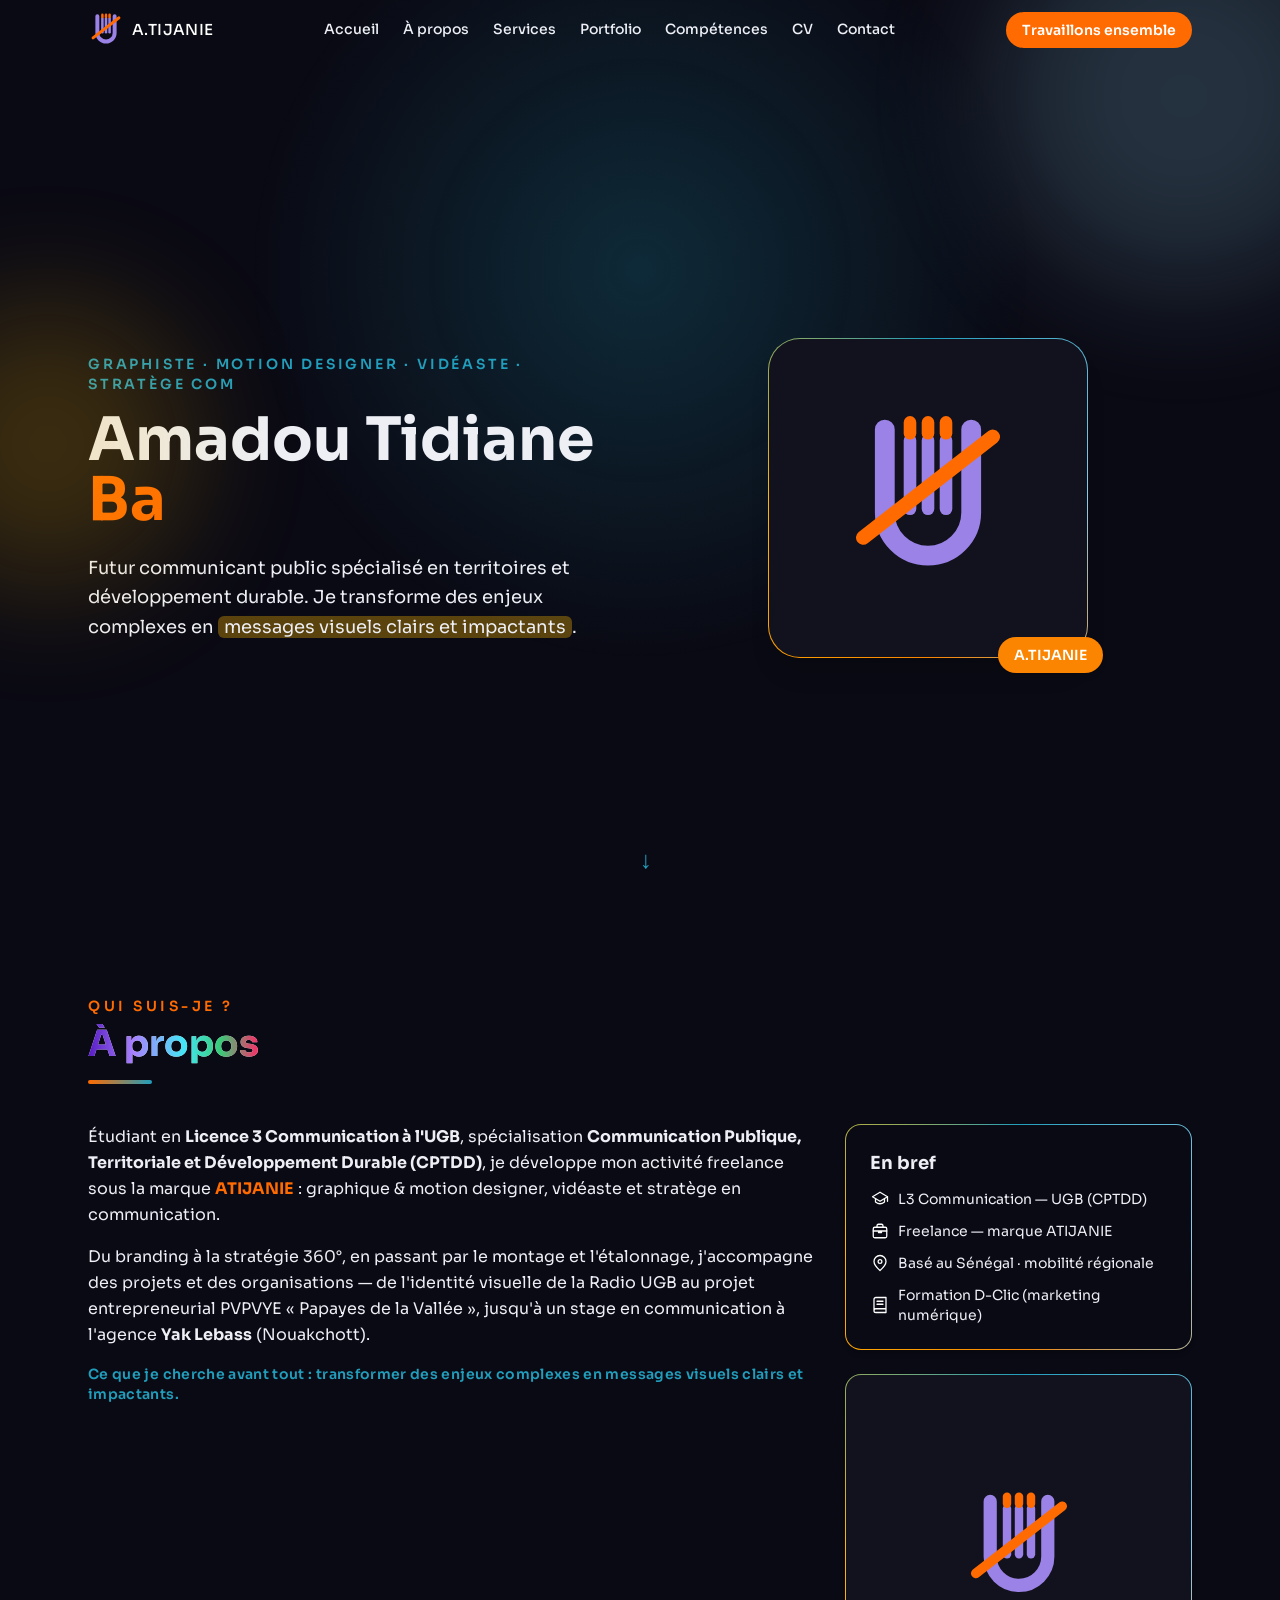
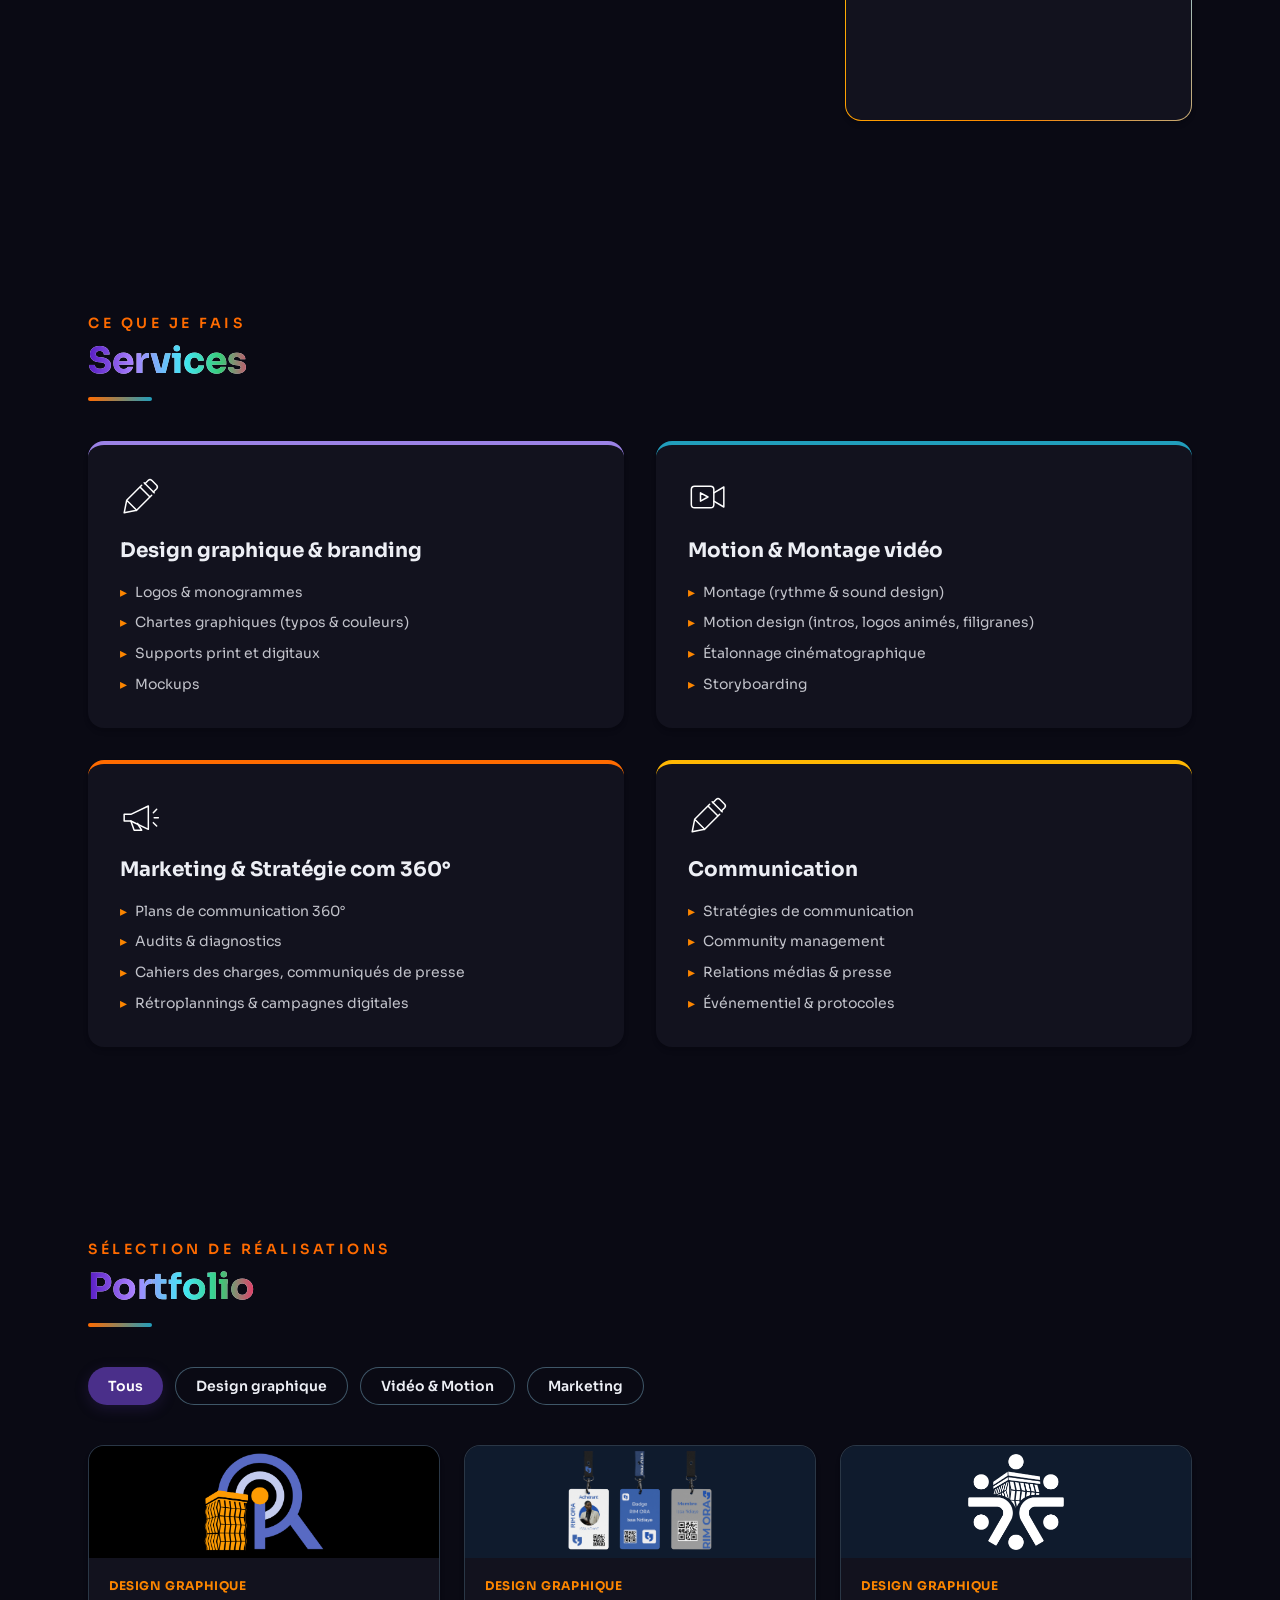
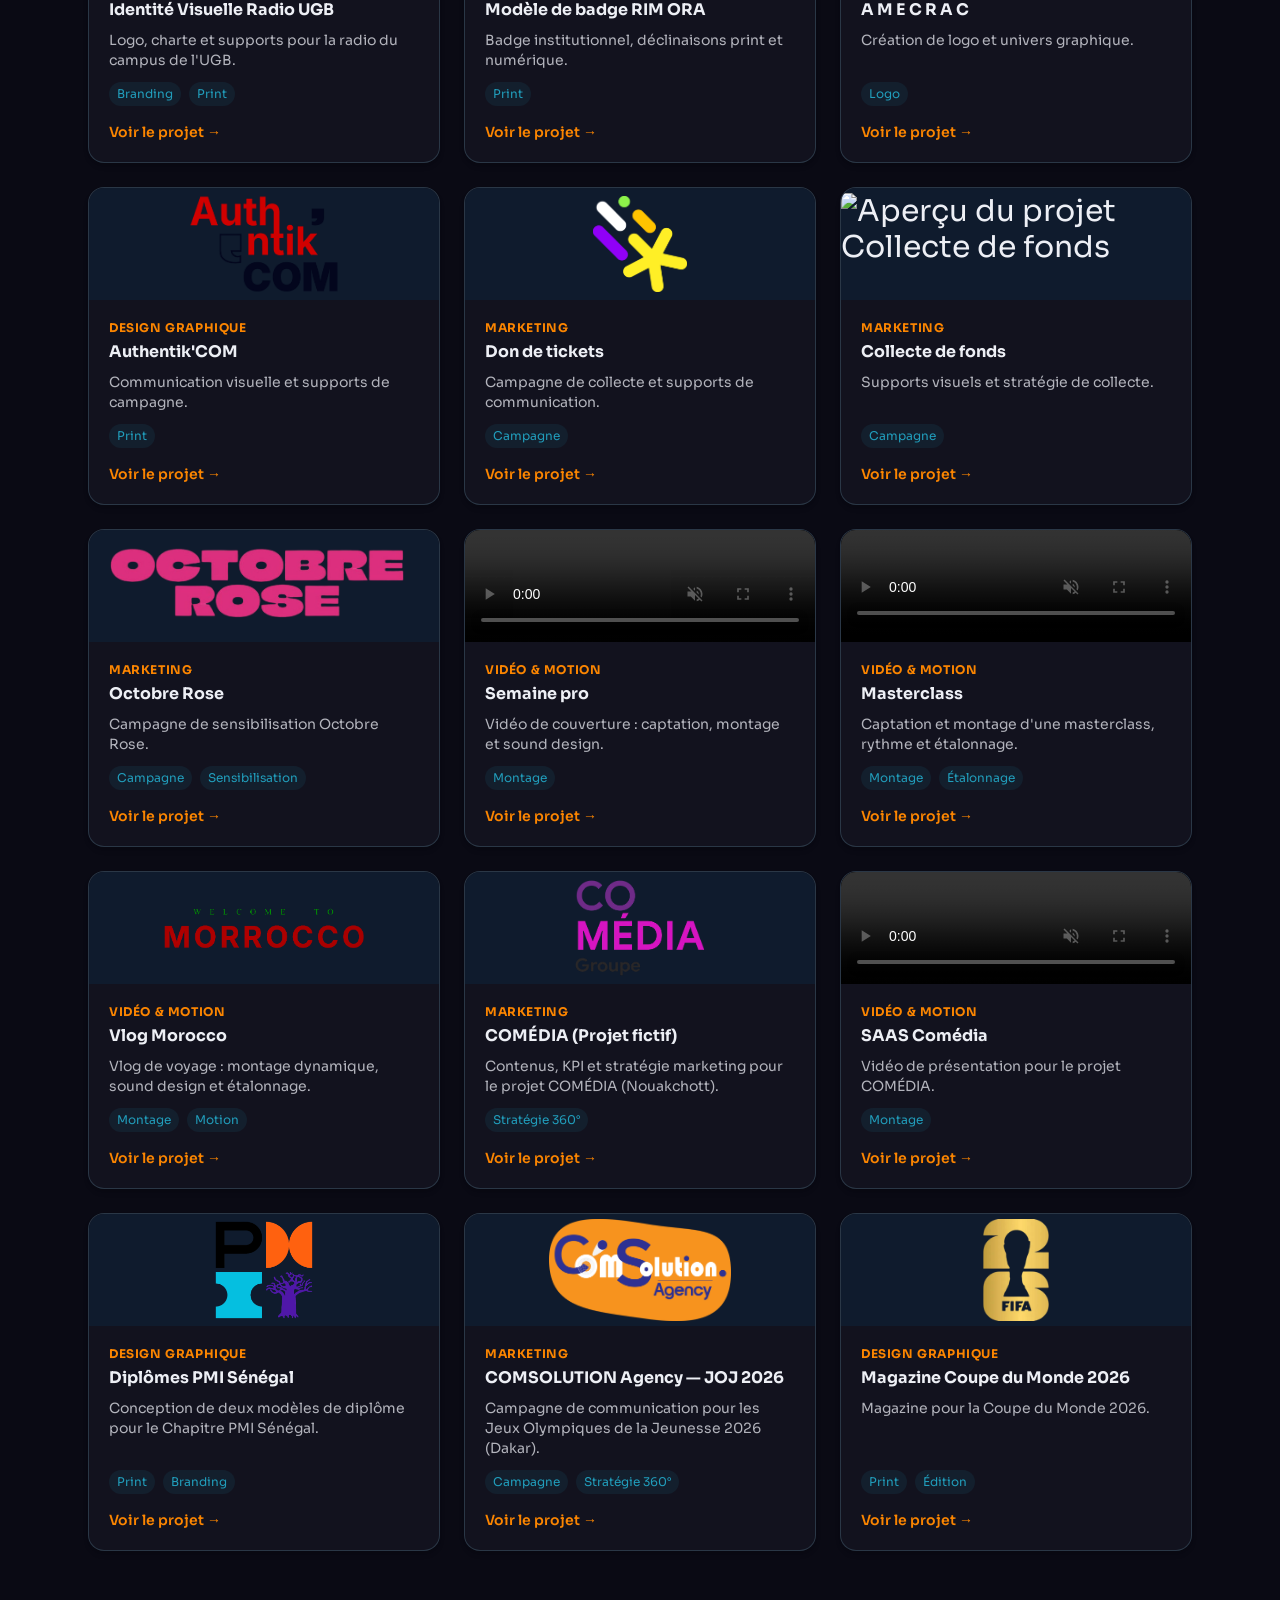
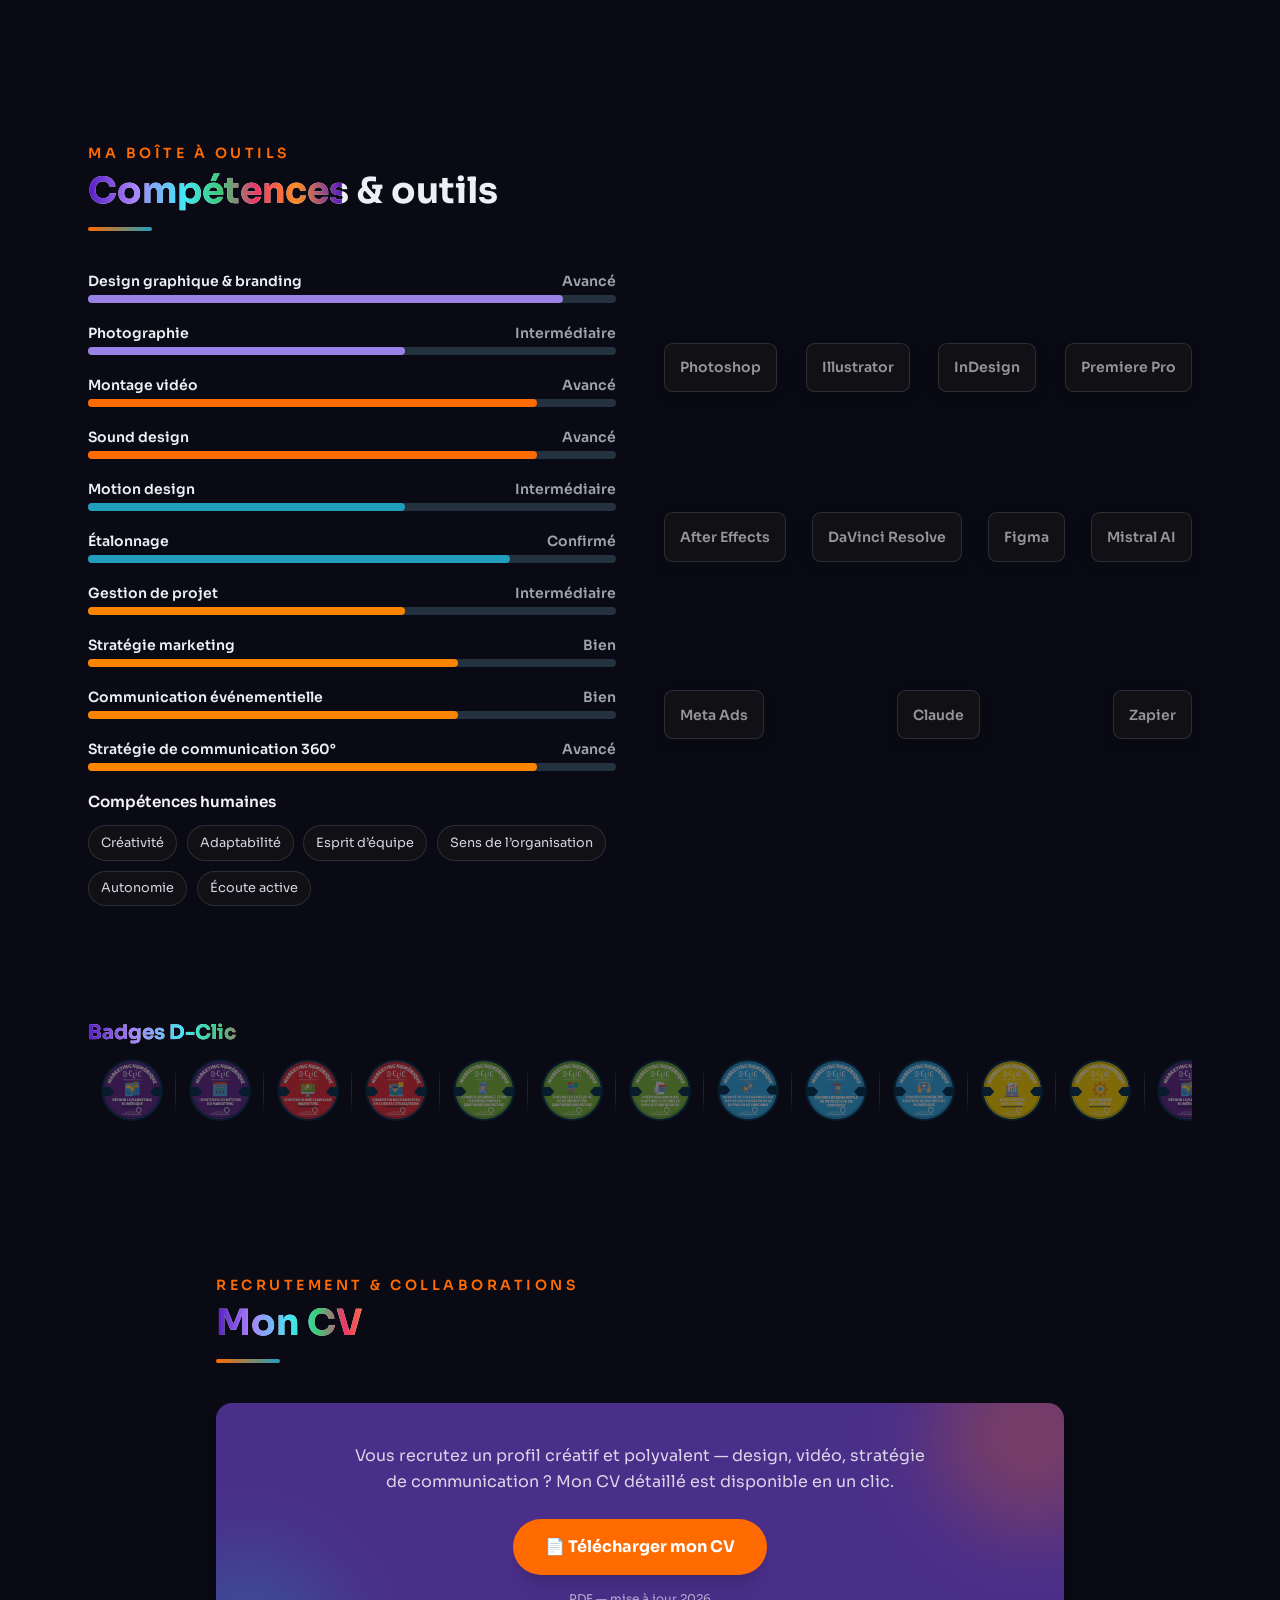
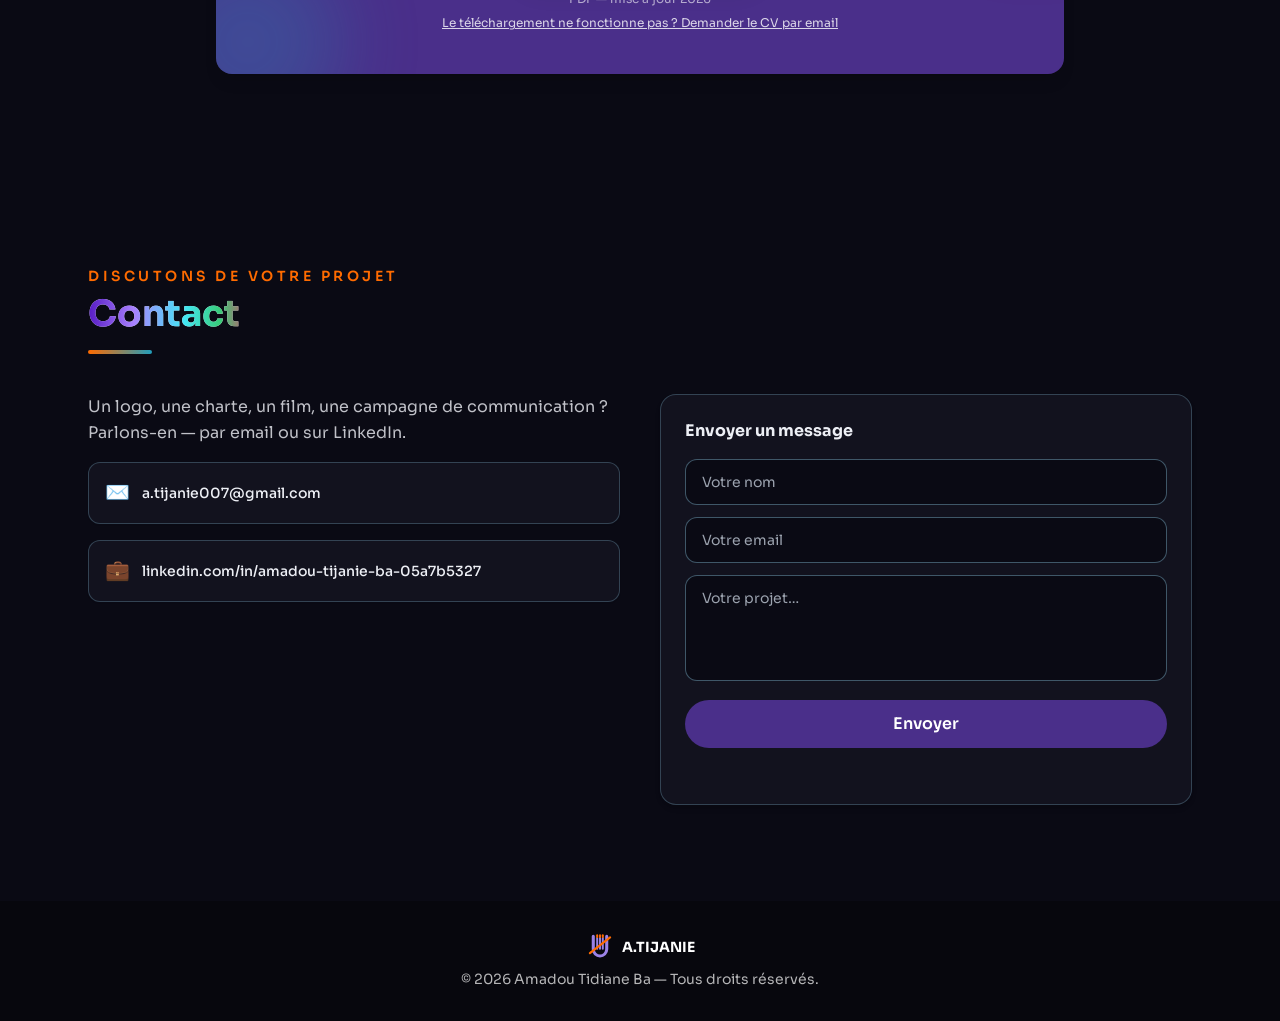
==== commit d30dce03: "Sécurise le site et met à jour contenus et formulaire - Ajoute _headers Cloudflare Pages (CSP, X-Fra" ====
--- a/index.html
+++ b/index.html
@@ -5,14 +5,14 @@
     <meta name="viewport" content="width=device-width, initial-scale=1.0" />
     <meta name="theme-color" content="#0A0A14" />
     <meta name="description" content="Portfolio d'Amadou Tidiane Ba (A.TIJANIE) : design graphique, motion design, montage vidéo et stratégie de communication 360°." />
-    <link rel="icon" type="image/svg+xml" href="/favicon.svg" />
+    <link rel="icon" type="image/svg+xml" href="/TIJ.svg" />
     <title>A.TIJANIE — Amadou Tidiane Ba | Portfolio</title>
     <link rel="preconnect" href="https://fonts.googleapis.com" />
     <link rel="preconnect" href="https://fonts.gstatic.com" crossorigin />
     <link href="https://fonts.googleapis.com/css2?family=Sora:wght@100..800&display=swap" rel="stylesheet" />
     <script type="module" crossorigin src="/assets/index-apSmZFP-.js"></script>
     <link rel="stylesheet" crossorigin href="/assets/index-YYzqAd9U.css">
-    <link rel="stylesheet" href="/sora.css?v=20261106-2313" />
+    <link rel="stylesheet" href="/sora.css?v=20261107-0122" />
     <script type="module" src="/portfolio-media.js?v=20261106-2313"></script>
   </head>
   <body>
--- a/sora.css
+++ b/sora.css
@@ -438,7 +438,9 @@
 #portfolio article:has(img[alt="Aperçu du projet Collecte de fonds"]) > div:first-child,
 #portfolio article:has(img[alt="Aperçu du projet Don de tickets"]) > div:first-child,
 #portfolio article:has(img[alt="Aperçu du projet Octobre Rose"]) > div:first-child,
-#portfolio article:has(img[alt="Aperçu du projet Vlog Morocco"]) > div:first-child {
+#portfolio article:has(img[alt="Aperçu du projet Vlog Morocco"]) > div:first-child,
+#portfolio article:has(img[alt="Aperçu du projet Magazine Coupe du Monde 2026"]) > div:first-child,
+#portfolio article:has(img[alt="Aperçu du projet Modèle de badge RIM ORA"]) > div:first-child {
   background: #0F1B2D !important;
 }
 
@@ -461,6 +463,12 @@
 }
 
 #portfolio article:has(img[alt="Aperçu du projet Vlog Morocco"]) img {
+  object-fit: contain !important;
+  padding: 5px 0;
+  animation: logo-radio-flottant 4s ease-in-out infinite;
+}
+
+#portfolio article:has(img[alt="Aperçu du projet Magazine Coupe du Monde 2026"]) img {
   object-fit: contain !important;
   padding: 5px 0;
   animation: logo-radio-flottant 4s ease-in-out infinite;
@@ -500,7 +508,8 @@
   #portfolio article:has(img[alt="Aperçu du projet Don de tickets"]) img,
   #portfolio article:has(img[alt="Aperçu du projet Collecte de fonds"]) img,
   #portfolio article:has(img[alt="Aperçu du projet Octobre Rose"]) img,
-  #portfolio article:has(img[alt="Aperçu du projet Vlog Morocco"]) img {
+  #portfolio article:has(img[alt="Aperçu du projet Vlog Morocco"]) img,
+  #portfolio article:has(img[alt="Aperçu du projet Magazine Coupe du Monde 2026"]) img {
     animation: none;
   }
 }
@@ -638,3 +647,50 @@
   }
 }
 
+
+@property --angle-cadre {
+  syntax: "<angle>";
+  initial-value: 0deg;
+  inherits: false;
+}
+
+@keyframes contour-tourne-cadre {
+  to {
+    --angle-cadre: 360deg;
+  }
+}
+
+@keyframes flotte-cadre {
+  0%,
+  100% {
+    transform: translateY(0);
+  }
+  50% {
+    transform: translateY(-8px);
+  }
+}
+
+.cadre-pola {
+  --fond-cadre: #12121e;
+  border: 1px solid transparent !important;
+  background:
+    linear-gradient(var(--fond-cadre), var(--fond-cadre)) padding-box,
+    conic-gradient(
+        from var(--angle-cadre),
+        #219ebc,
+        #8ecae6,
+        #fb8500,
+        #ffb703,
+        #219ebc
+      )
+      border-box !important;
+  animation:
+    flotte-cadre 5s ease-in-out infinite,
+    contour-tourne-cadre 4s linear infinite;
+}
+
+@media (prefers-reduced-motion: reduce) {
+  .cadre-pola {
+    animation: none;
+  }
+}
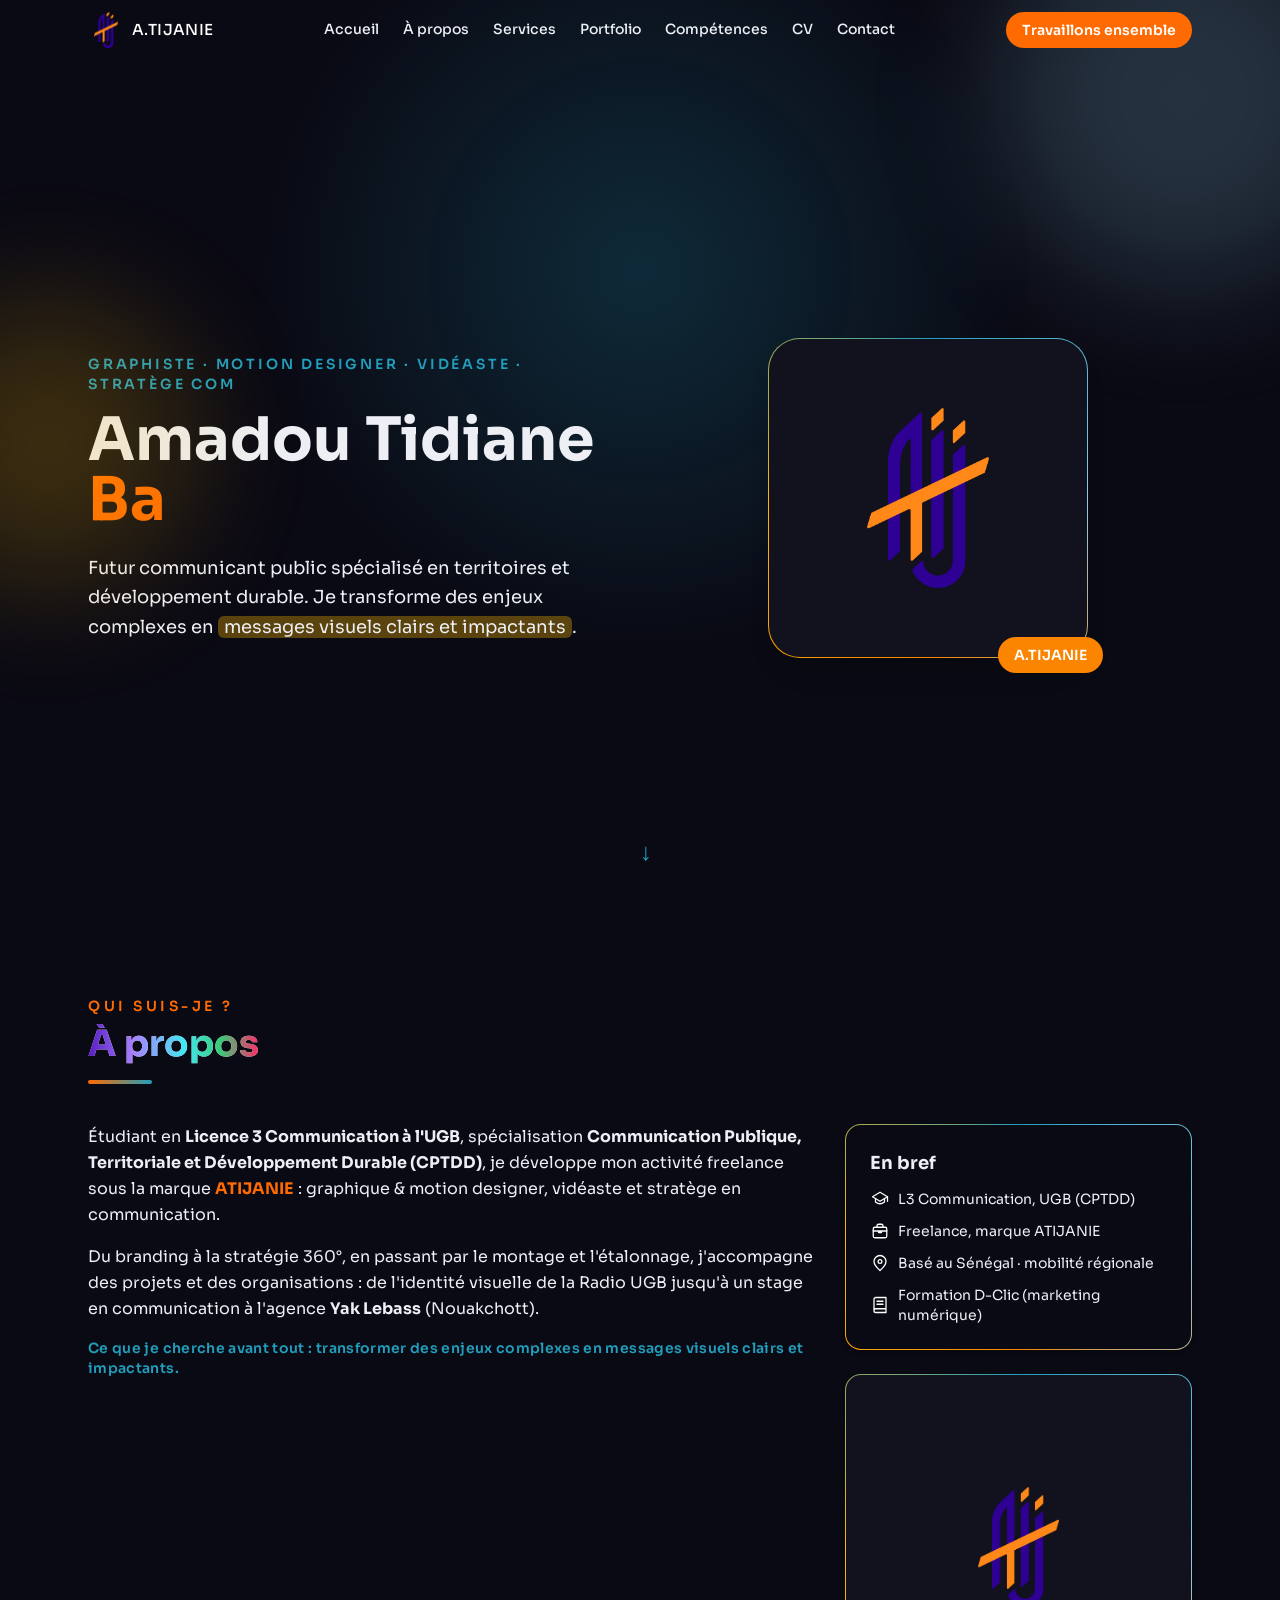
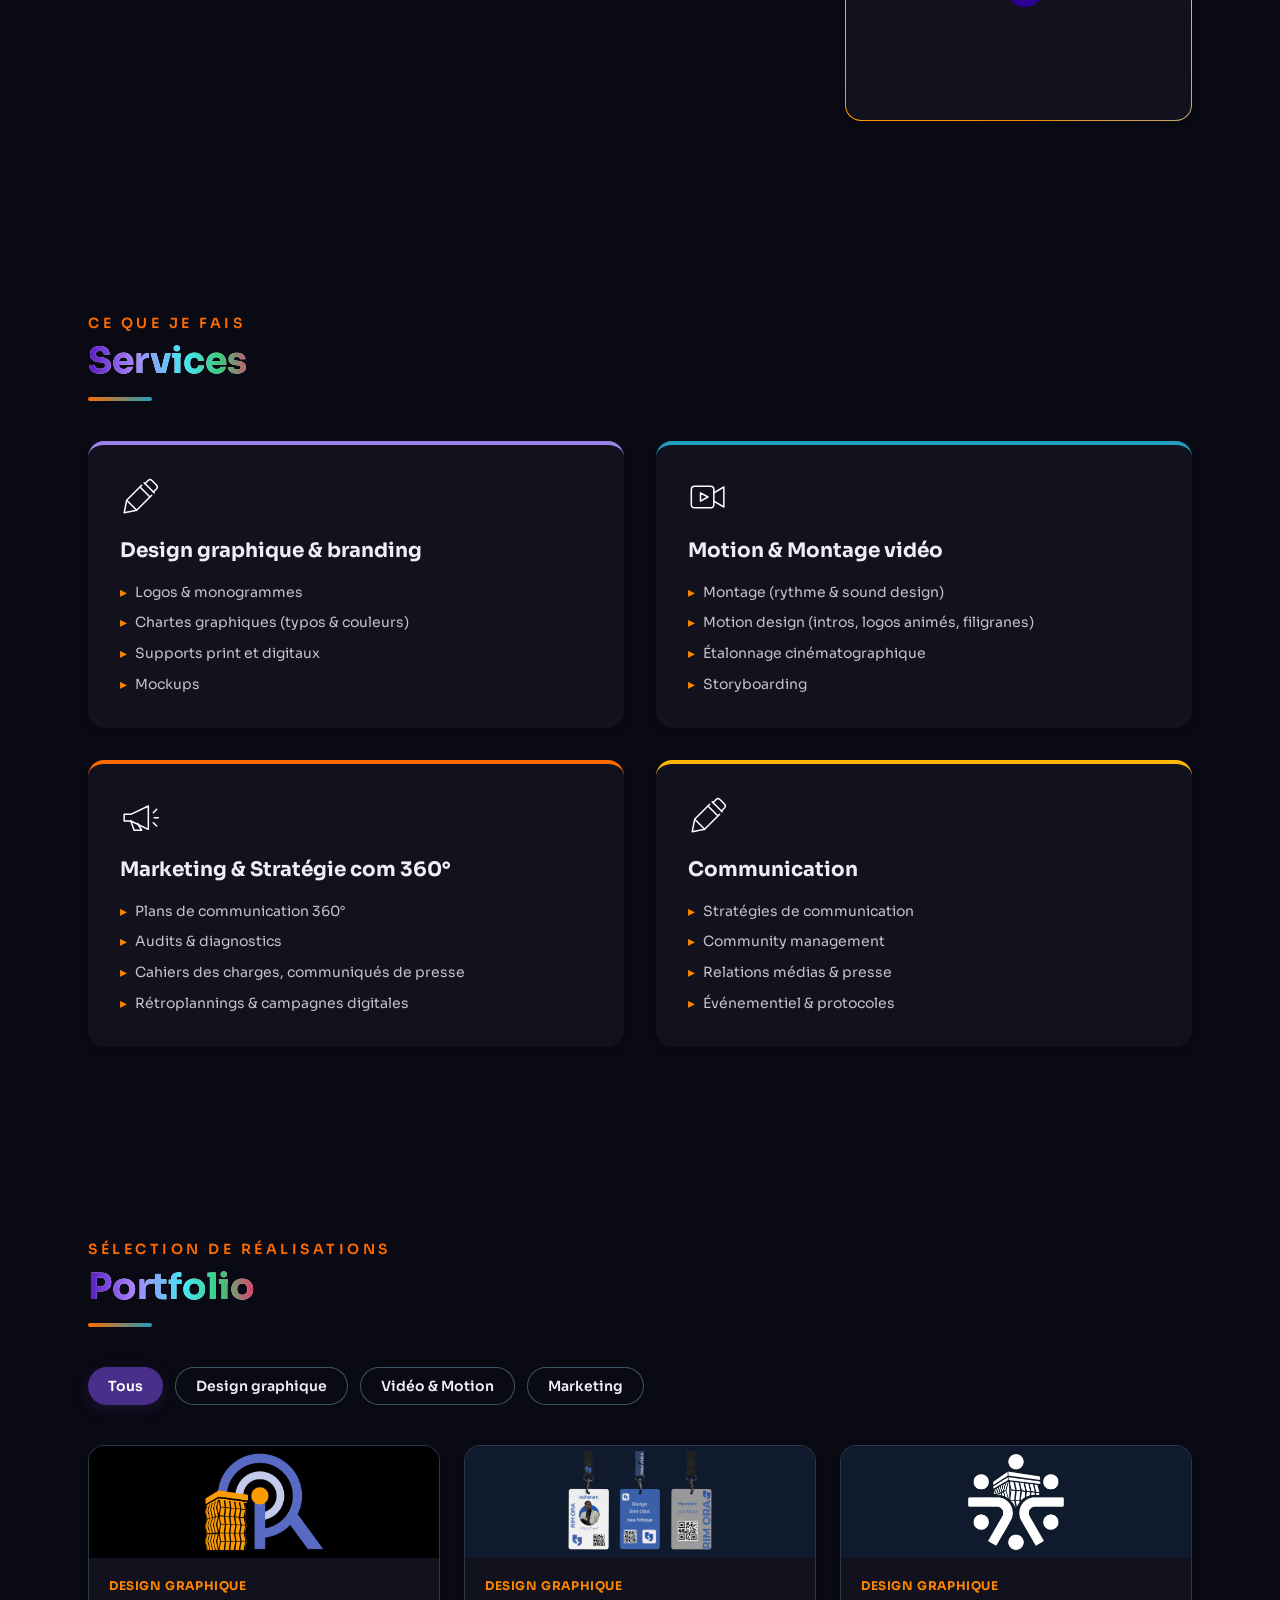
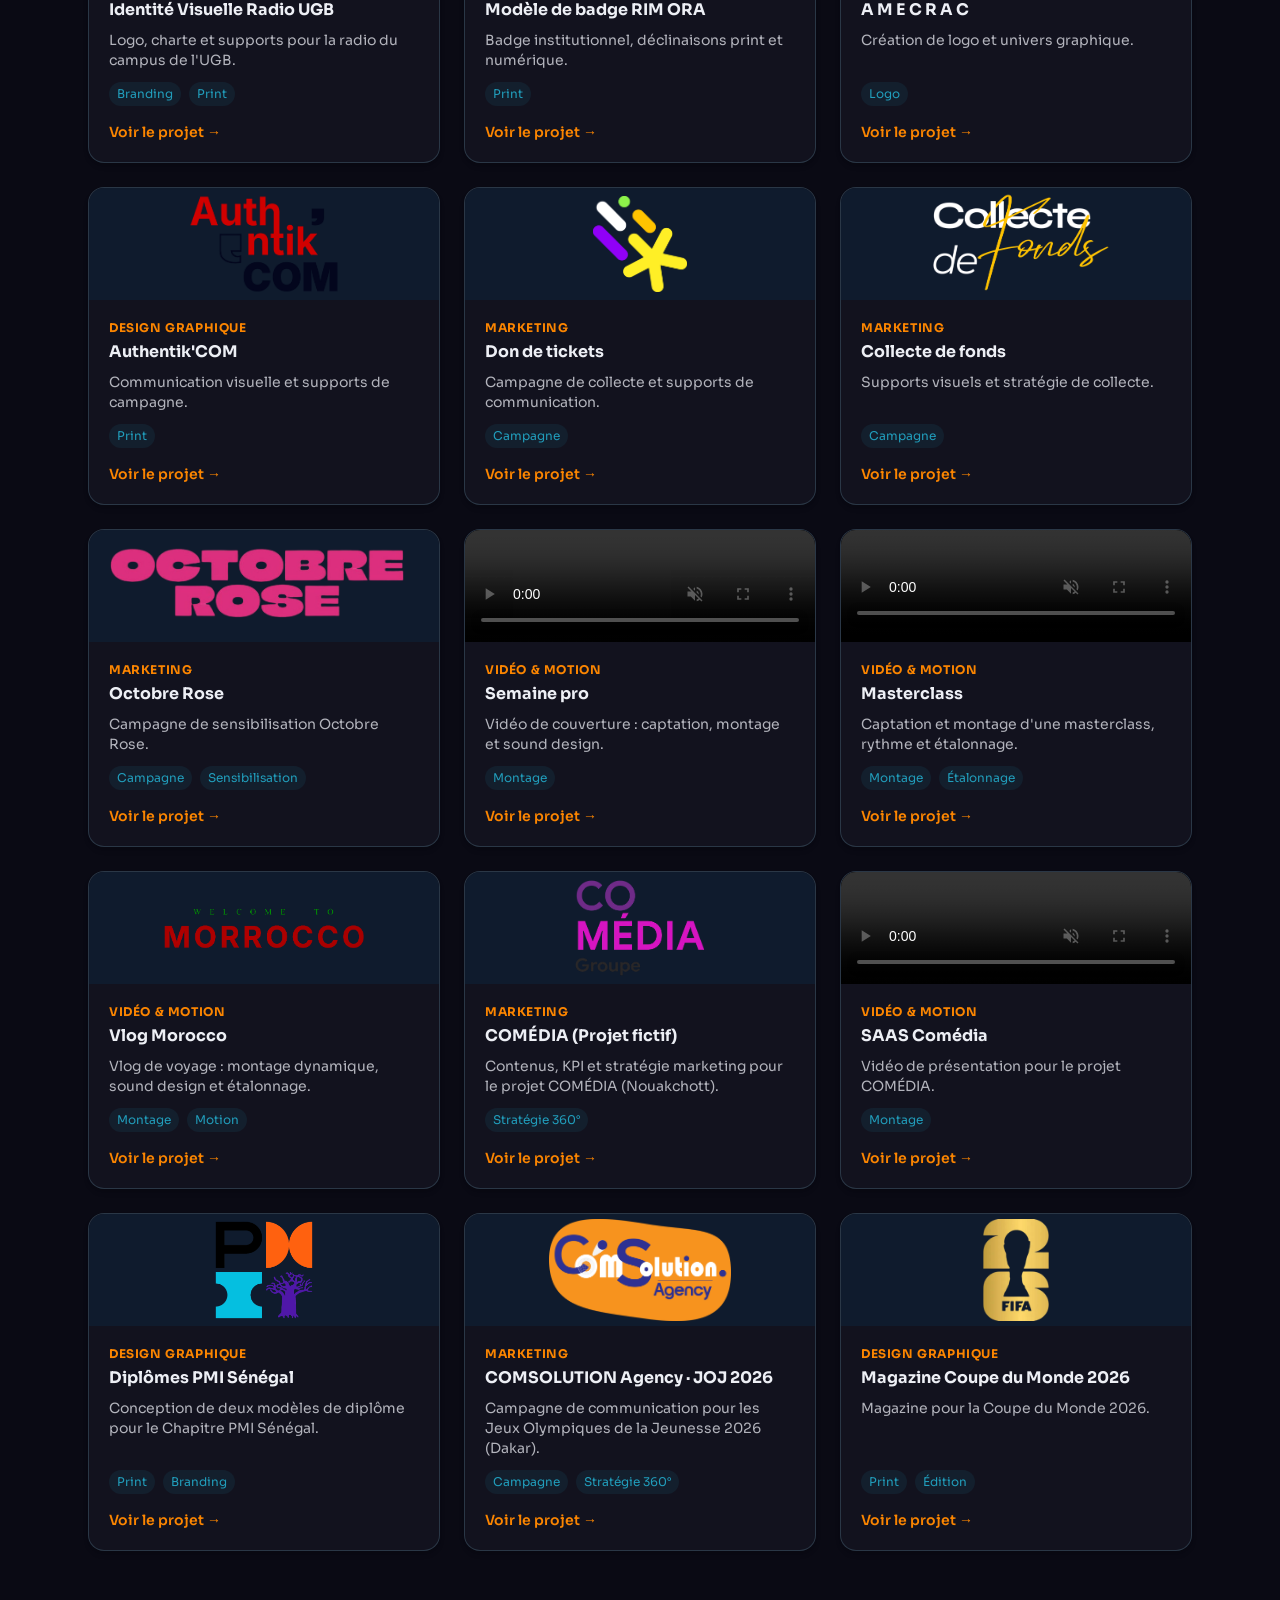
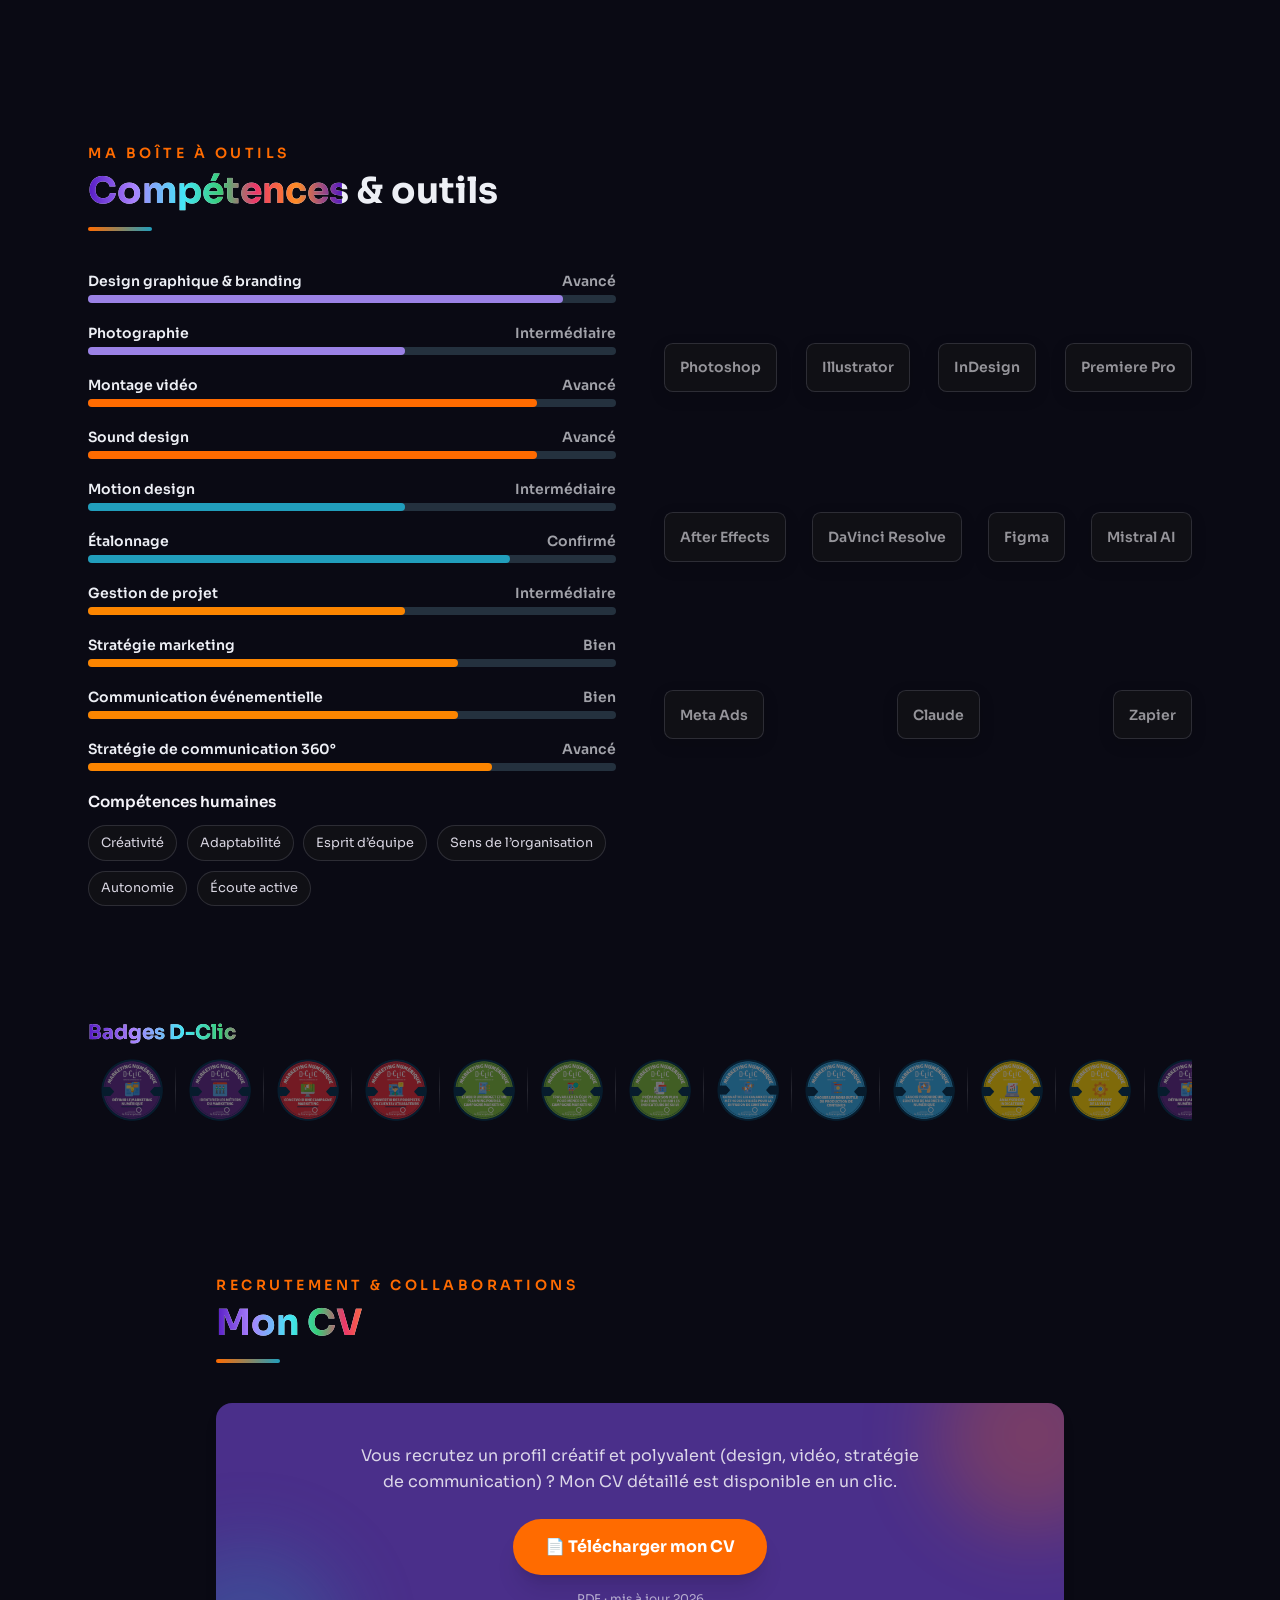
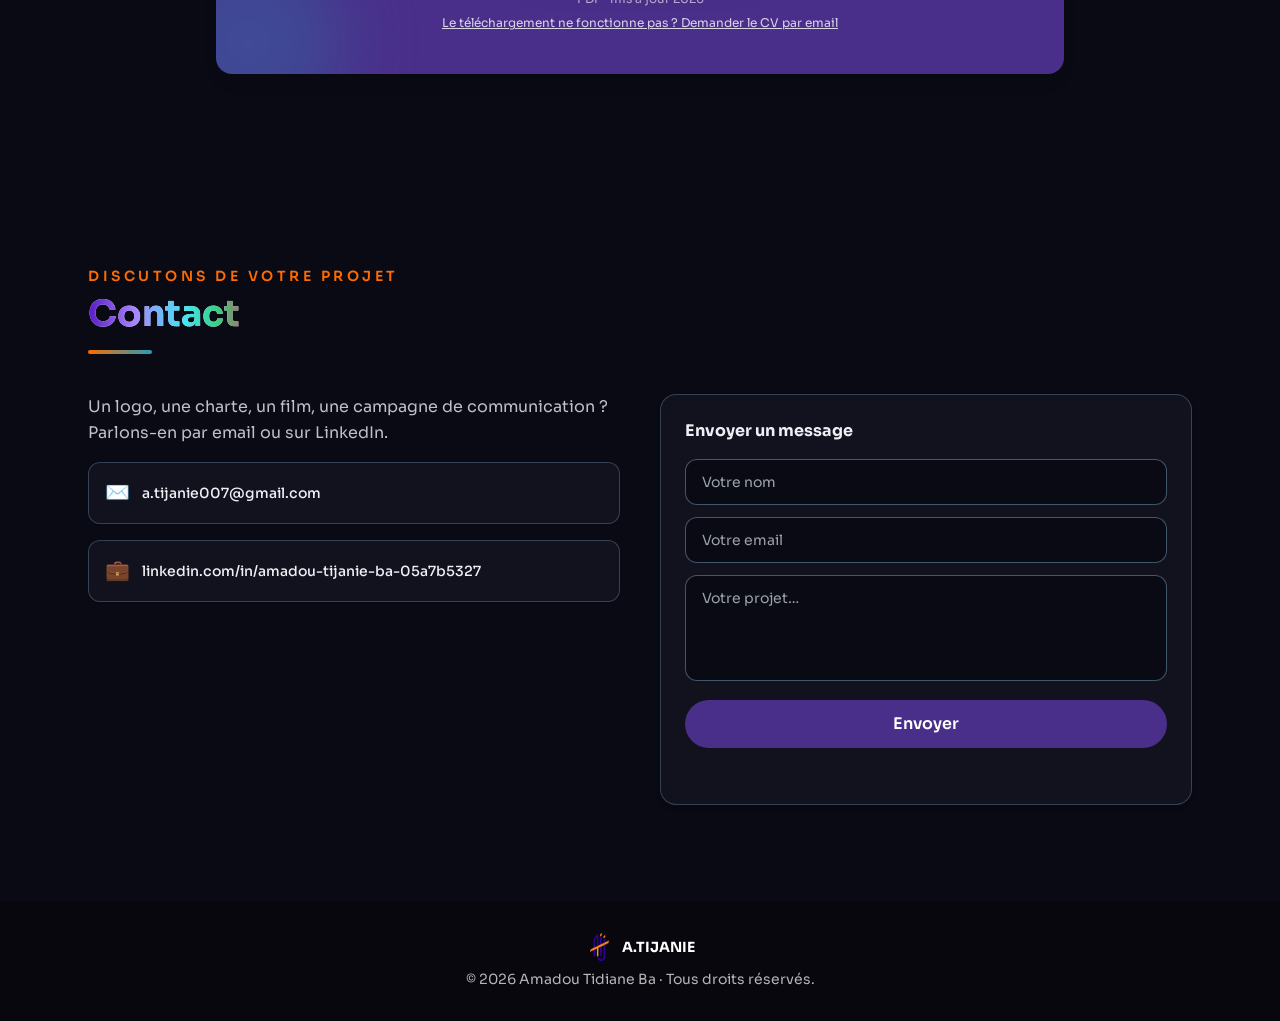
==== commit 42c86eb1: "Uniformise la ponctuation et corrige la couverture Collecte de fonds - Remplace les tirets cadratins" ====
--- a/index.html
+++ b/index.html
@@ -6,7 +6,7 @@
     <meta name="theme-color" content="#0A0A14" />
     <meta name="description" content="Portfolio d'Amadou Tidiane Ba (A.TIJANIE) : design graphique, motion design, montage vidéo et stratégie de communication 360°." />
     <link rel="icon" type="image/svg+xml" href="/TIJ.svg" />
-    <title>A.TIJANIE — Amadou Tidiane Ba | Portfolio</title>
+    <title>A.TIJANIE · Amadou Tidiane Ba | Portfolio</title>
     <link rel="preconnect" href="https://fonts.googleapis.com" />
     <link rel="preconnect" href="https://fonts.gstatic.com" crossorigin />
     <link href="https://fonts.googleapis.com/css2?family=Sora:wght@100..800&display=swap" rel="stylesheet" />
--- a/sora.css
+++ b/sora.css
@@ -434,7 +434,7 @@
 #portfolio article:has(img[alt="Aperçu du projet A M E C R A C"]) > div:first-child,
 #portfolio article:has(img[alt="Aperçu du projet COMÉDIA (Projet fictif)"]) > div:first-child,
 #portfolio article:has(img[alt="Aperçu du projet Diplômes PMI Sénégal"]) > div:first-child,
-#portfolio article:has(img[alt="Aperçu du projet COMSOLUTION Agency — JOJ 2026"]) > div:first-child,
+#portfolio article:has(img[alt="Aperçu du projet COMSOLUTION Agency · JOJ 2026"]) > div:first-child,
 #portfolio article:has(img[alt="Aperçu du projet Collecte de fonds"]) > div:first-child,
 #portfolio article:has(img[alt="Aperçu du projet Don de tickets"]) > div:first-child,
 #portfolio article:has(img[alt="Aperçu du projet Octobre Rose"]) > div:first-child,
@@ -449,7 +449,7 @@
 #portfolio article:has(img[alt="Aperçu du projet A M E C R A C"]) img,
 #portfolio article:has(img[alt="Aperçu du projet COMÉDIA (Projet fictif)"]) img,
 #portfolio article:has(img[alt="Aperçu du projet Diplômes PMI Sénégal"]) img,
-#portfolio article:has(img[alt="Aperçu du projet COMSOLUTION Agency — JOJ 2026"]) img,
+#portfolio article:has(img[alt="Aperçu du projet COMSOLUTION Agency · JOJ 2026"]) img,
 #portfolio article:has(img[alt="Aperçu du projet Collecte de fonds"]) img {
   object-fit: contain !important;
   padding: 5px 0;
@@ -504,7 +504,7 @@
   #portfolio article:has(img[alt="Aperçu du projet COMÉDIA (Projet fictif)"]) img,
   #portfolio article:has(img[alt="Aperçu du projet Diplômes PMI Sénégal"]) img,
   #portfolio article:has(img[alt="Aperçu du projet Modèle de badge RIM ORA"]) img,
-  #portfolio article:has(img[alt="Aperçu du projet COMSOLUTION Agency — JOJ 2026"]) img,
+  #portfolio article:has(img[alt="Aperçu du projet COMSOLUTION Agency · JOJ 2026"]) img,
   #portfolio article:has(img[alt="Aperçu du projet Don de tickets"]) img,
   #portfolio article:has(img[alt="Aperçu du projet Collecte de fonds"]) img,
   #portfolio article:has(img[alt="Aperçu du projet Octobre Rose"]) img,
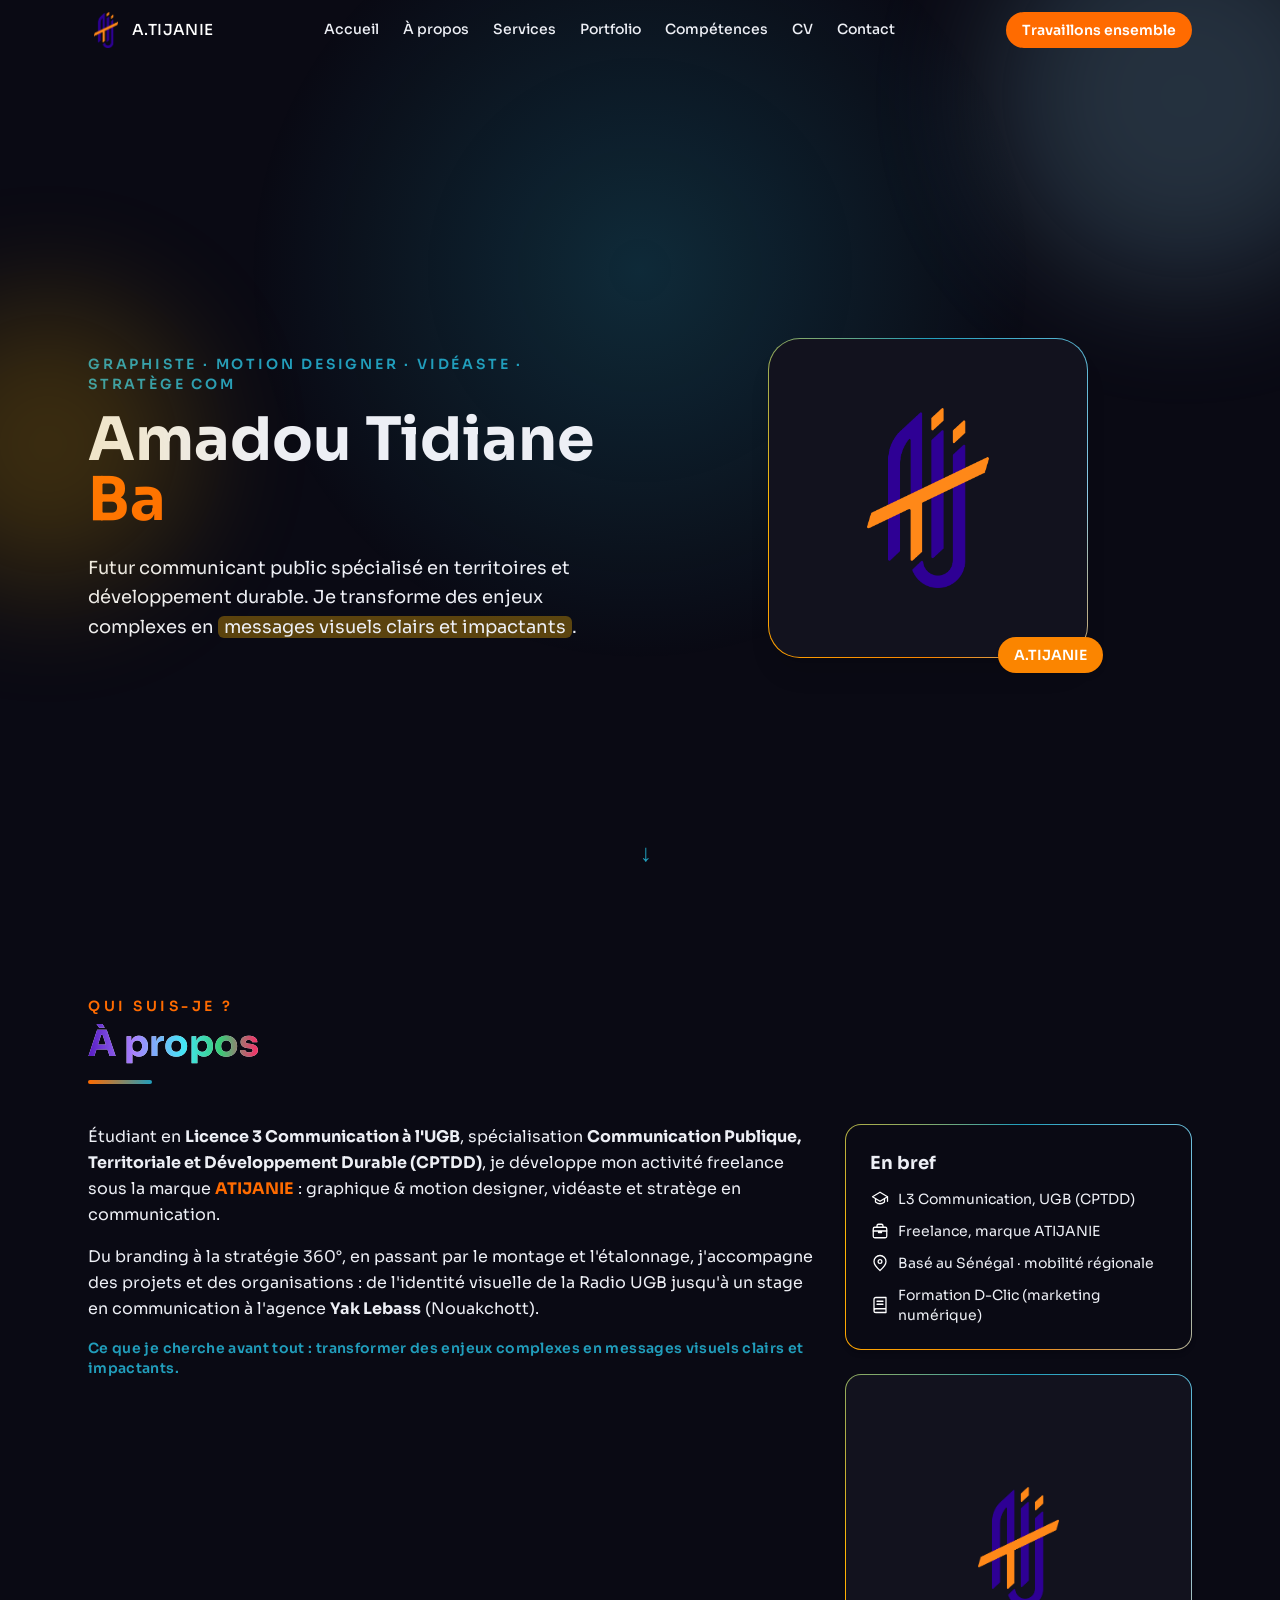
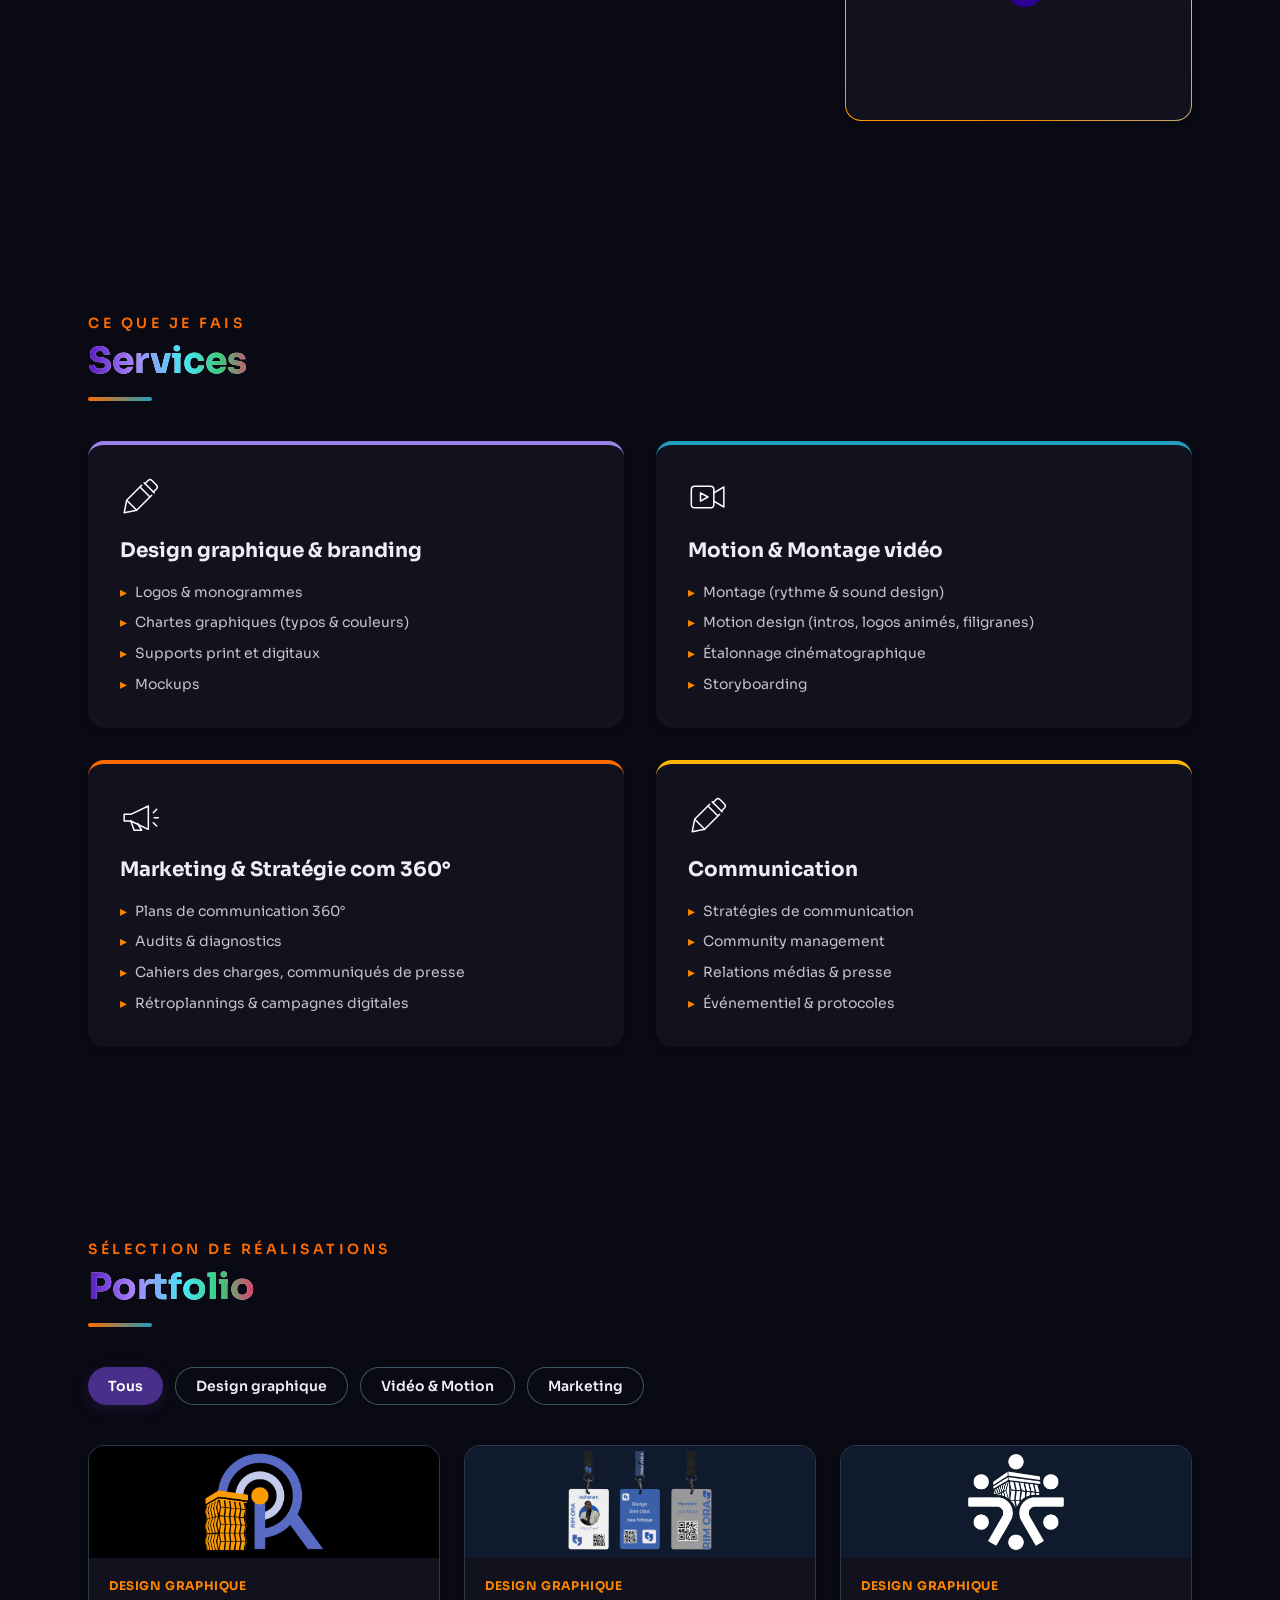
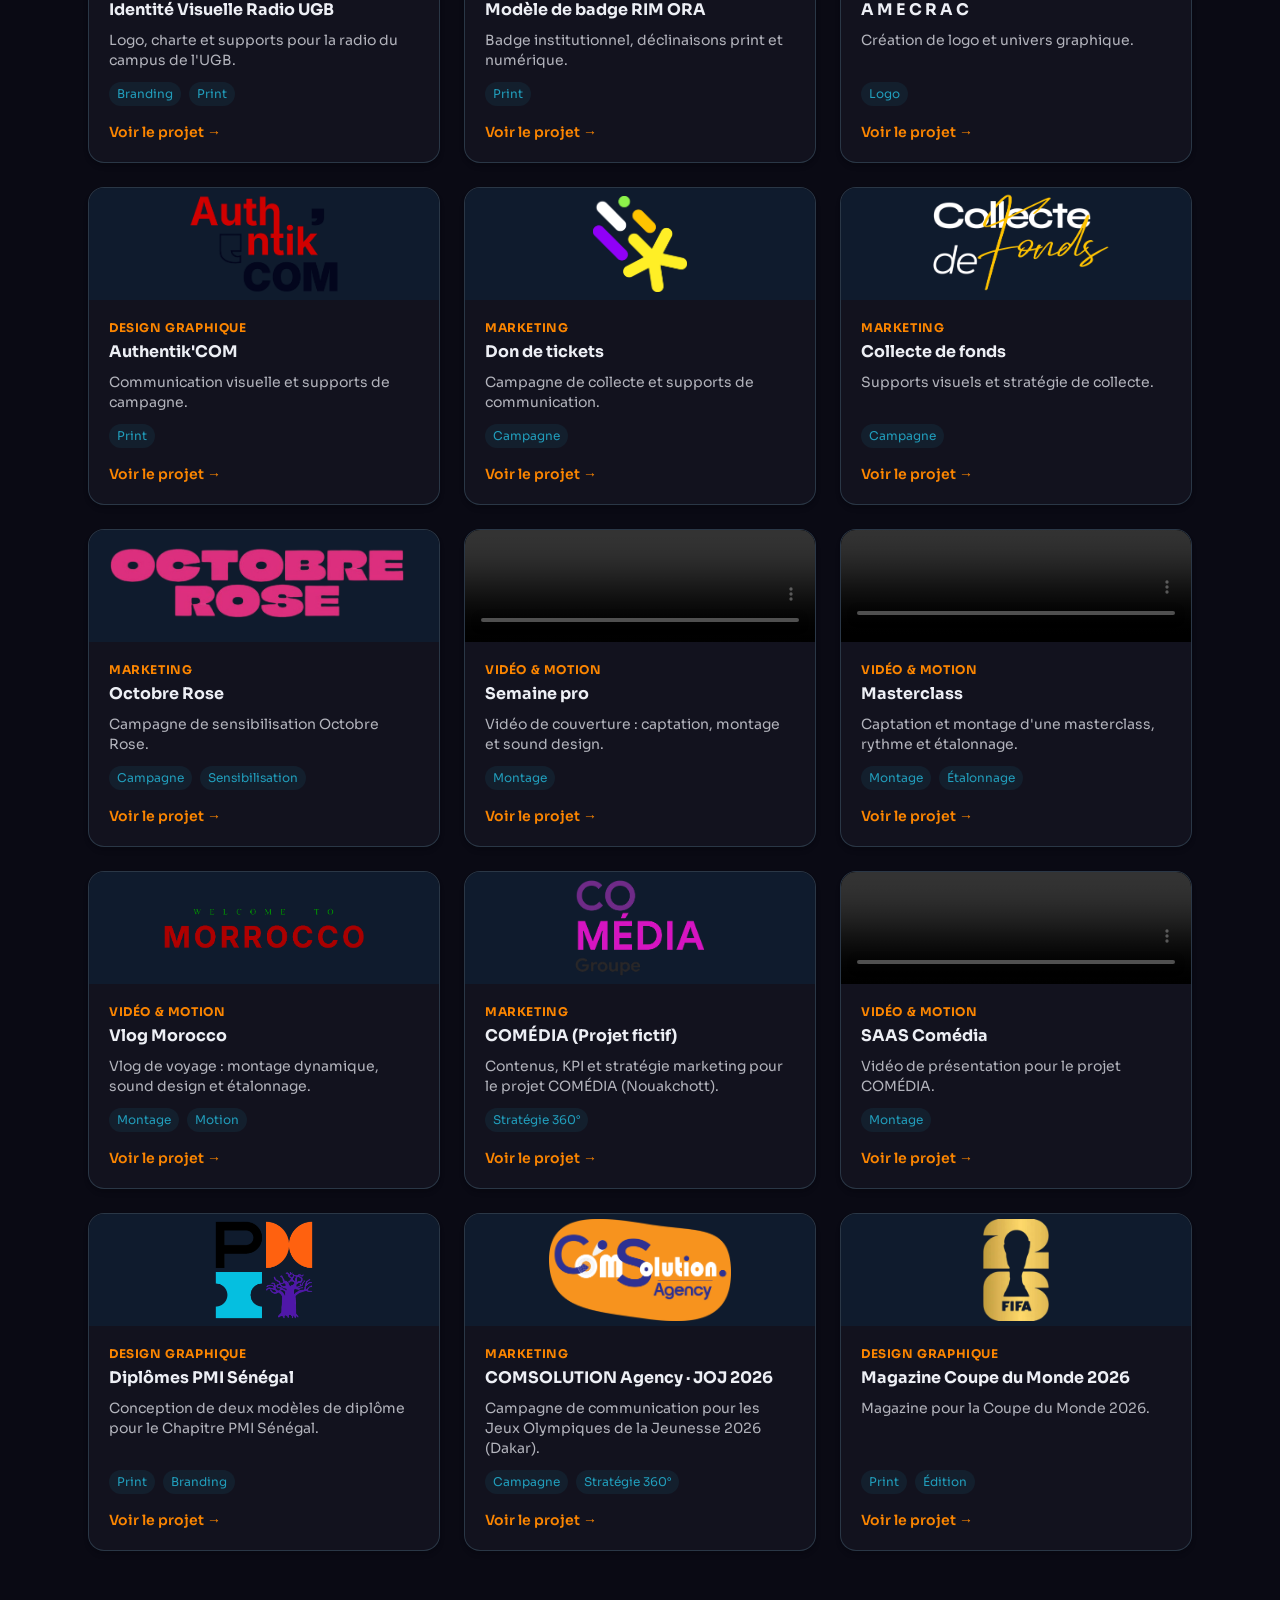
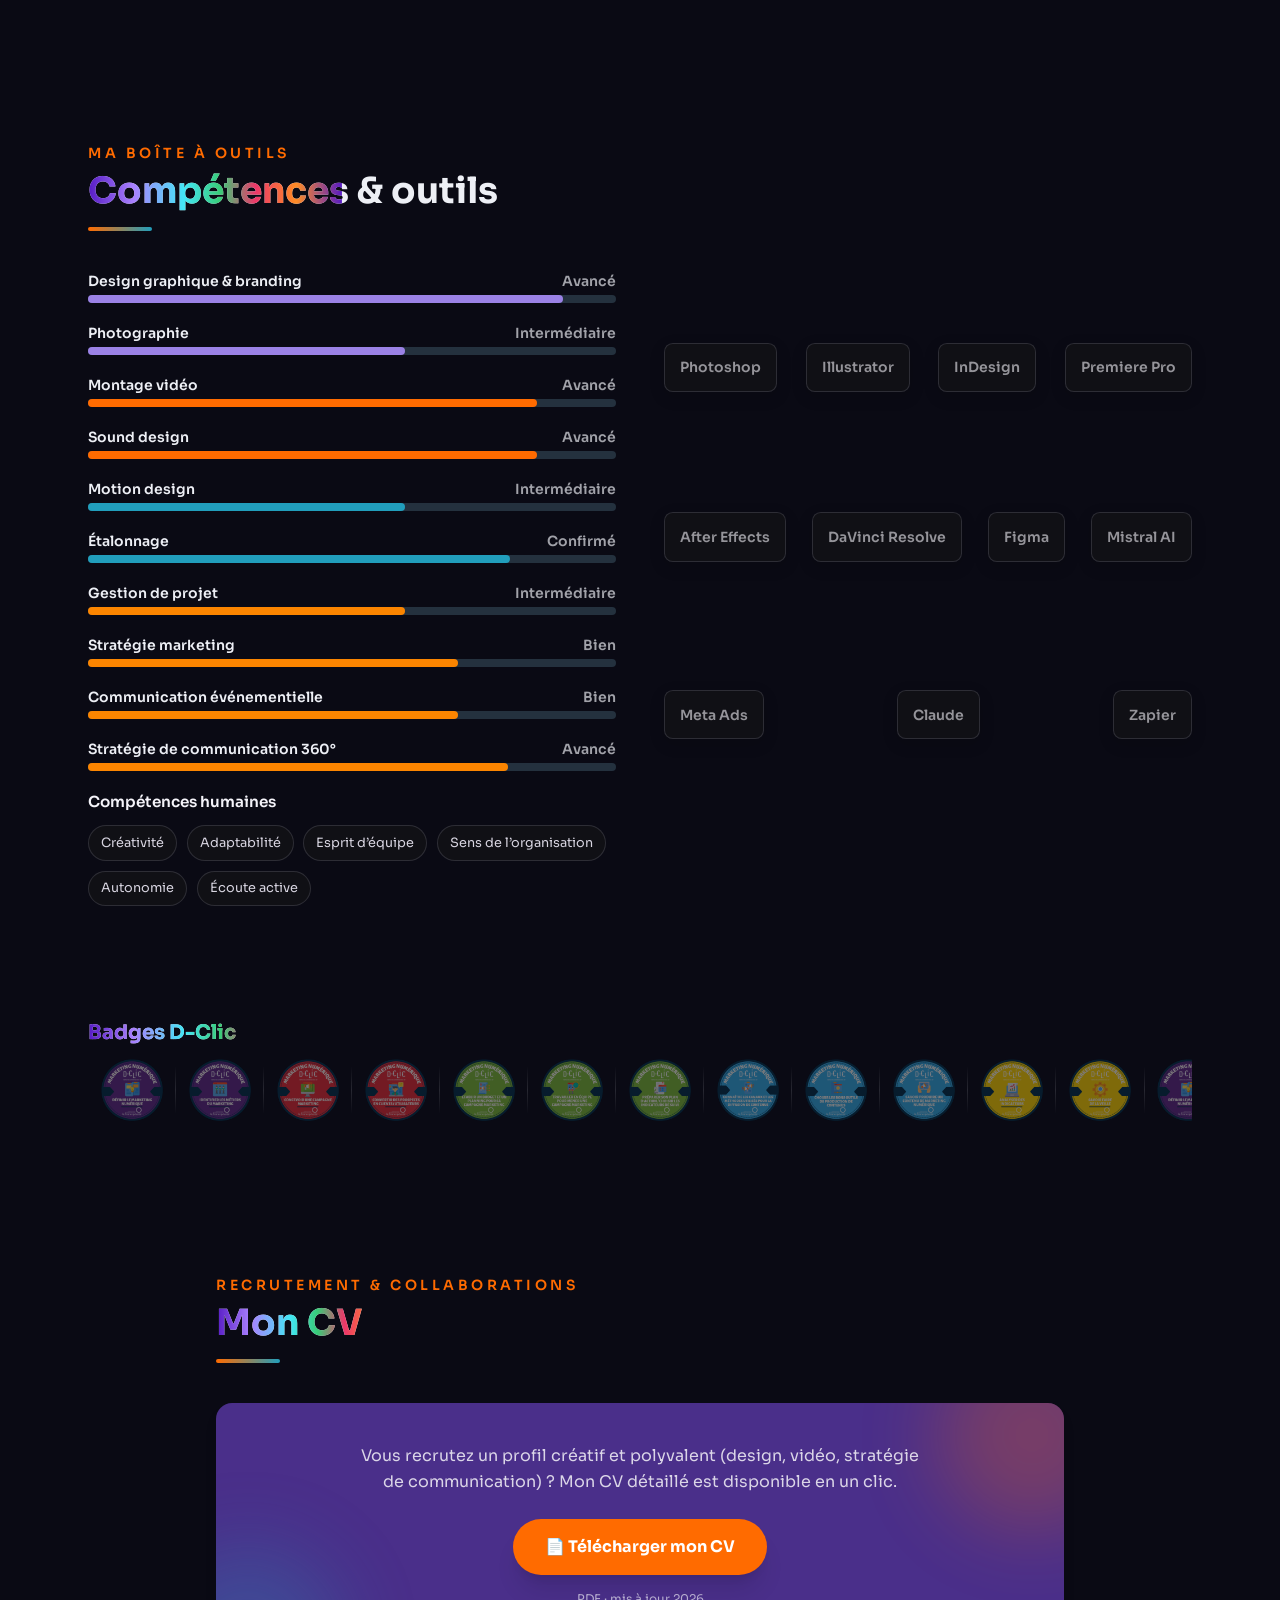
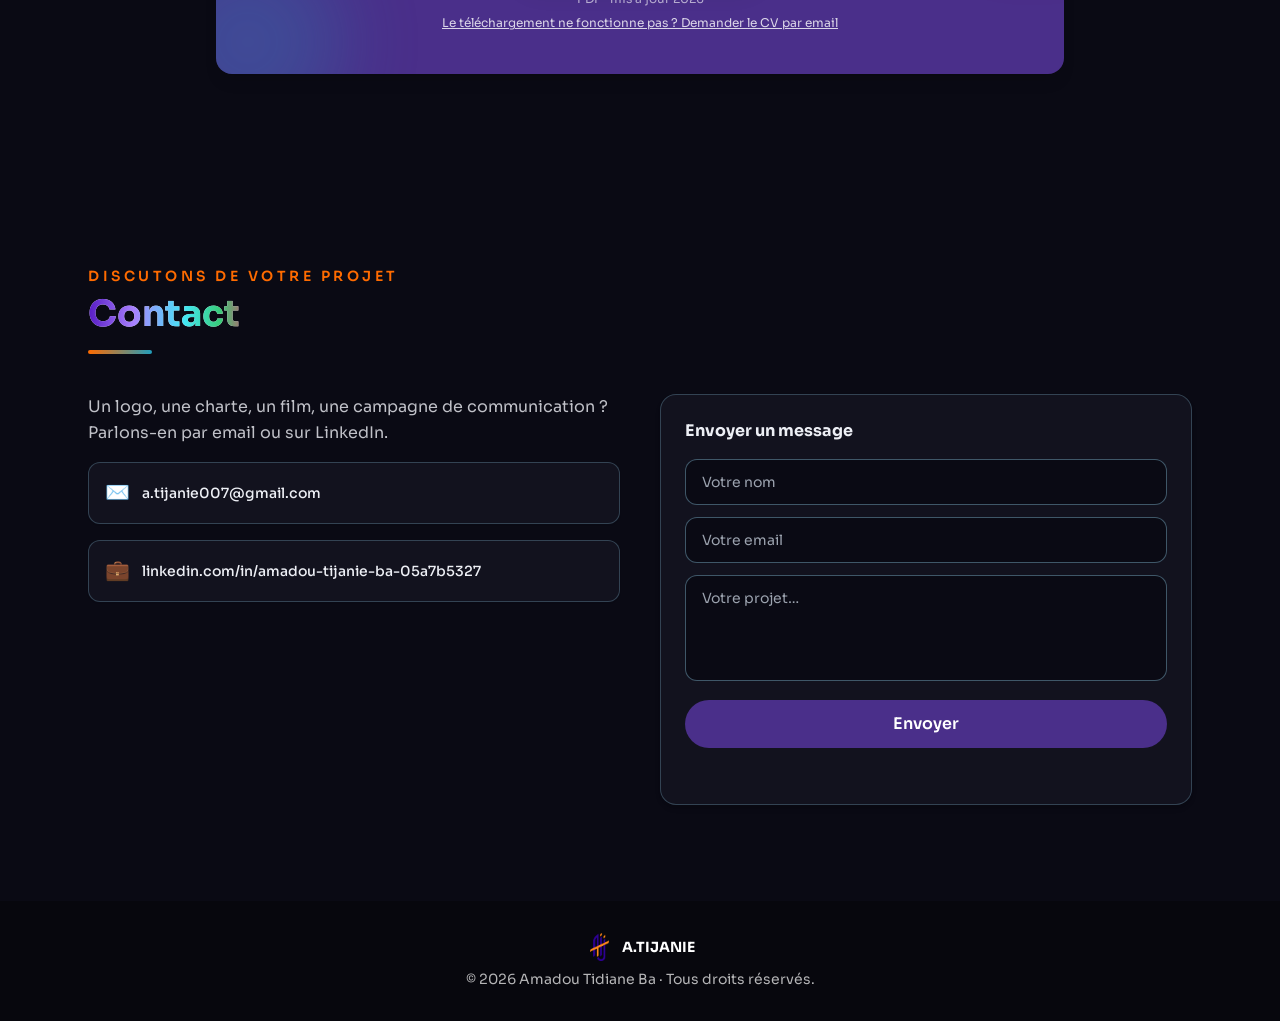
==== commit 3d48b846: "Ajoute une visionneuse plein écran pour les badges D-Clic Le clic sur un badge ouvre désormais une l" ====
--- a/index.html
+++ b/index.html
@@ -12,8 +12,8 @@
     <link href="https://fonts.googleapis.com/css2?family=Sora:wght@100..800&display=swap" rel="stylesheet" />
     <script type="module" crossorigin src="/assets/index-apSmZFP-.js"></script>
     <link rel="stylesheet" crossorigin href="/assets/index-YYzqAd9U.css">
-    <link rel="stylesheet" href="/sora.css?v=20261107-0122" />
-    <script type="module" src="/portfolio-media.js?v=20261106-2313"></script>
+    <link rel="stylesheet" href="/sora.css?v=20261107-0345" />
+    <script type="module" src="/portfolio-media.js?v=20261107-0345"></script>
   </head>
   <body>
     <div id="root"></div>
--- a/sora.css
+++ b/sora.css
@@ -694,3 +694,42 @@
     animation: none;
   }
 }
+
+.dclic-lightbox {
+  position: fixed;
+  inset: 0;
+  z-index: 9999;
+  display: flex;
+  align-items: center;
+  justify-content: center;
+  padding: 24px;
+  background: rgba(10, 10, 20, 0.92);
+  cursor: zoom-out;
+  animation: apparition-lightbox 0.2s ease-out;
+}
+
+.dclic-lightbox[hidden] {
+  display: none;
+}
+
+.dclic-lightbox img {
+  max-width: 90vw;
+  max-height: 85vh;
+  border-radius: 12px;
+  box-shadow: 0 20px 60px rgba(0, 0, 0, 0.5);
+}
+
+@keyframes apparition-lightbox {
+  from {
+    opacity: 0;
+  }
+  to {
+    opacity: 1;
+  }
+}
+
+@media (prefers-reduced-motion: reduce) {
+  .dclic-lightbox {
+    animation: none;
+  }
+}
